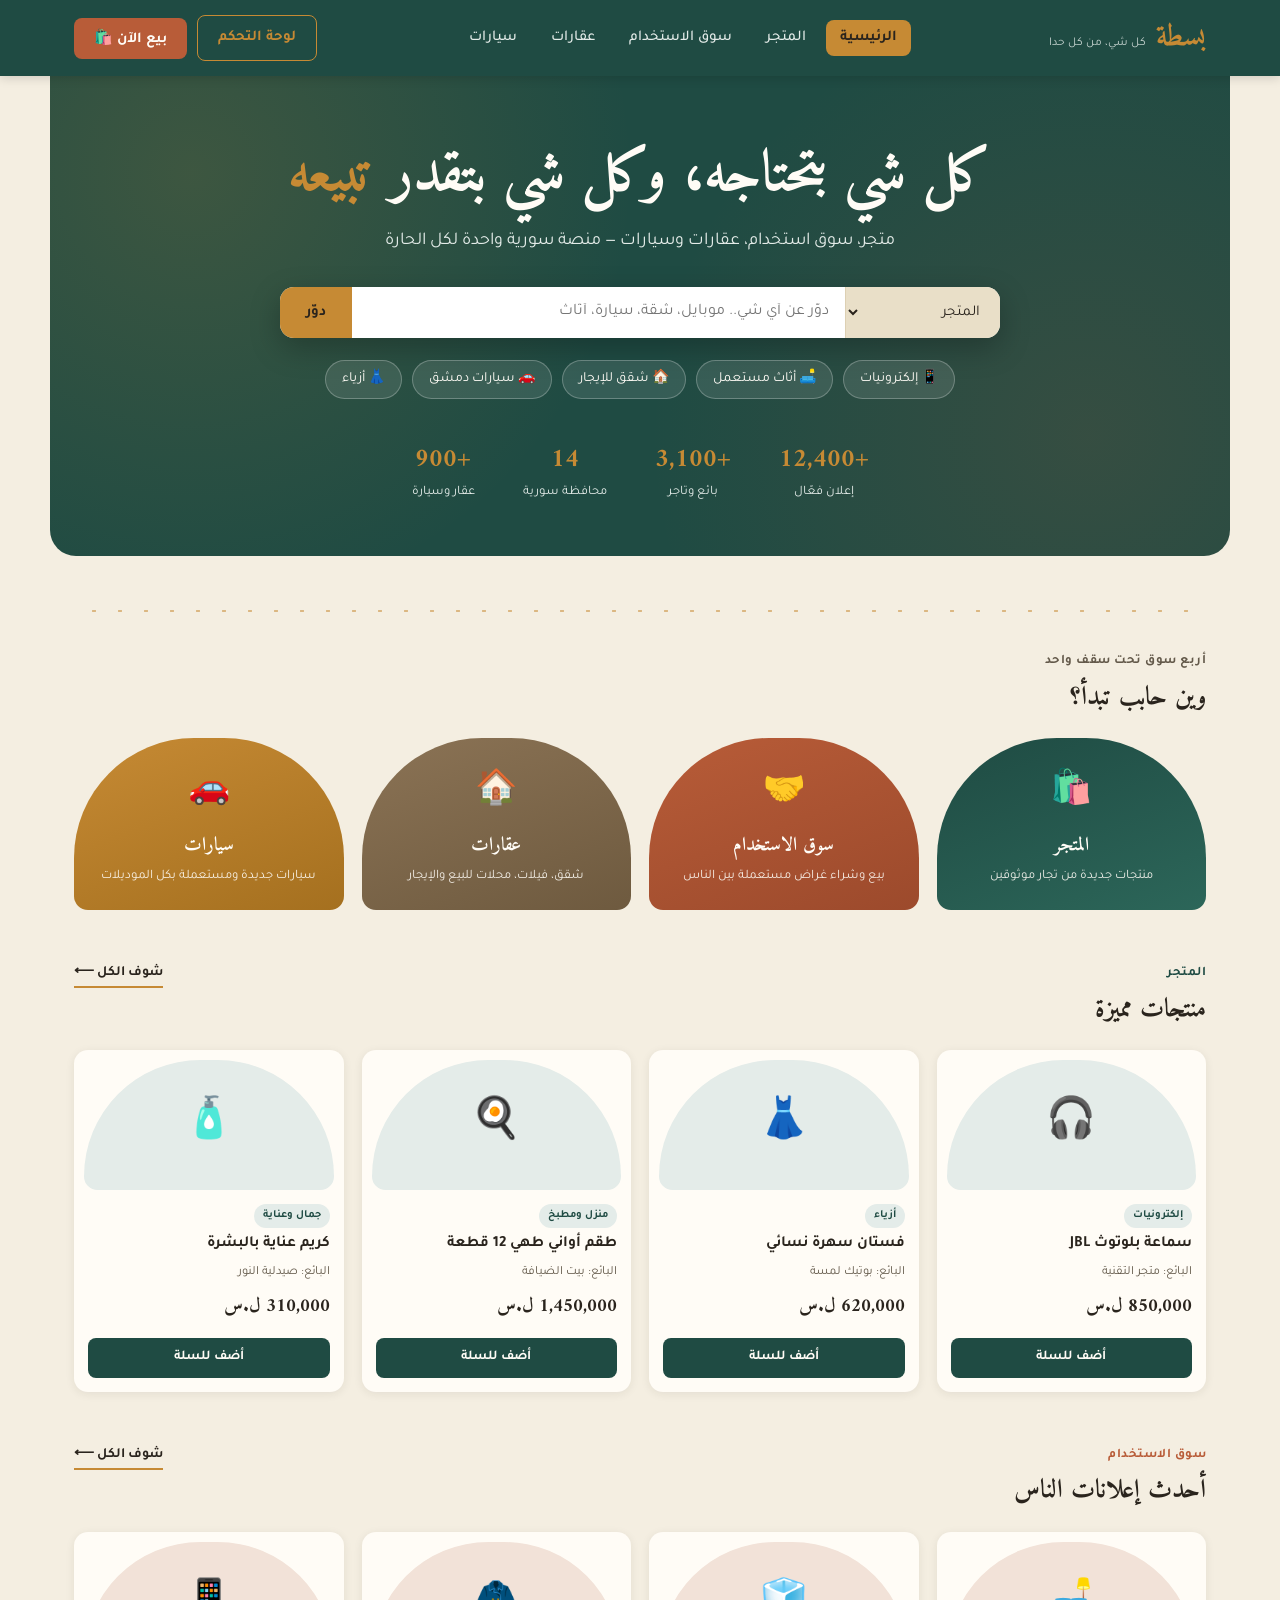
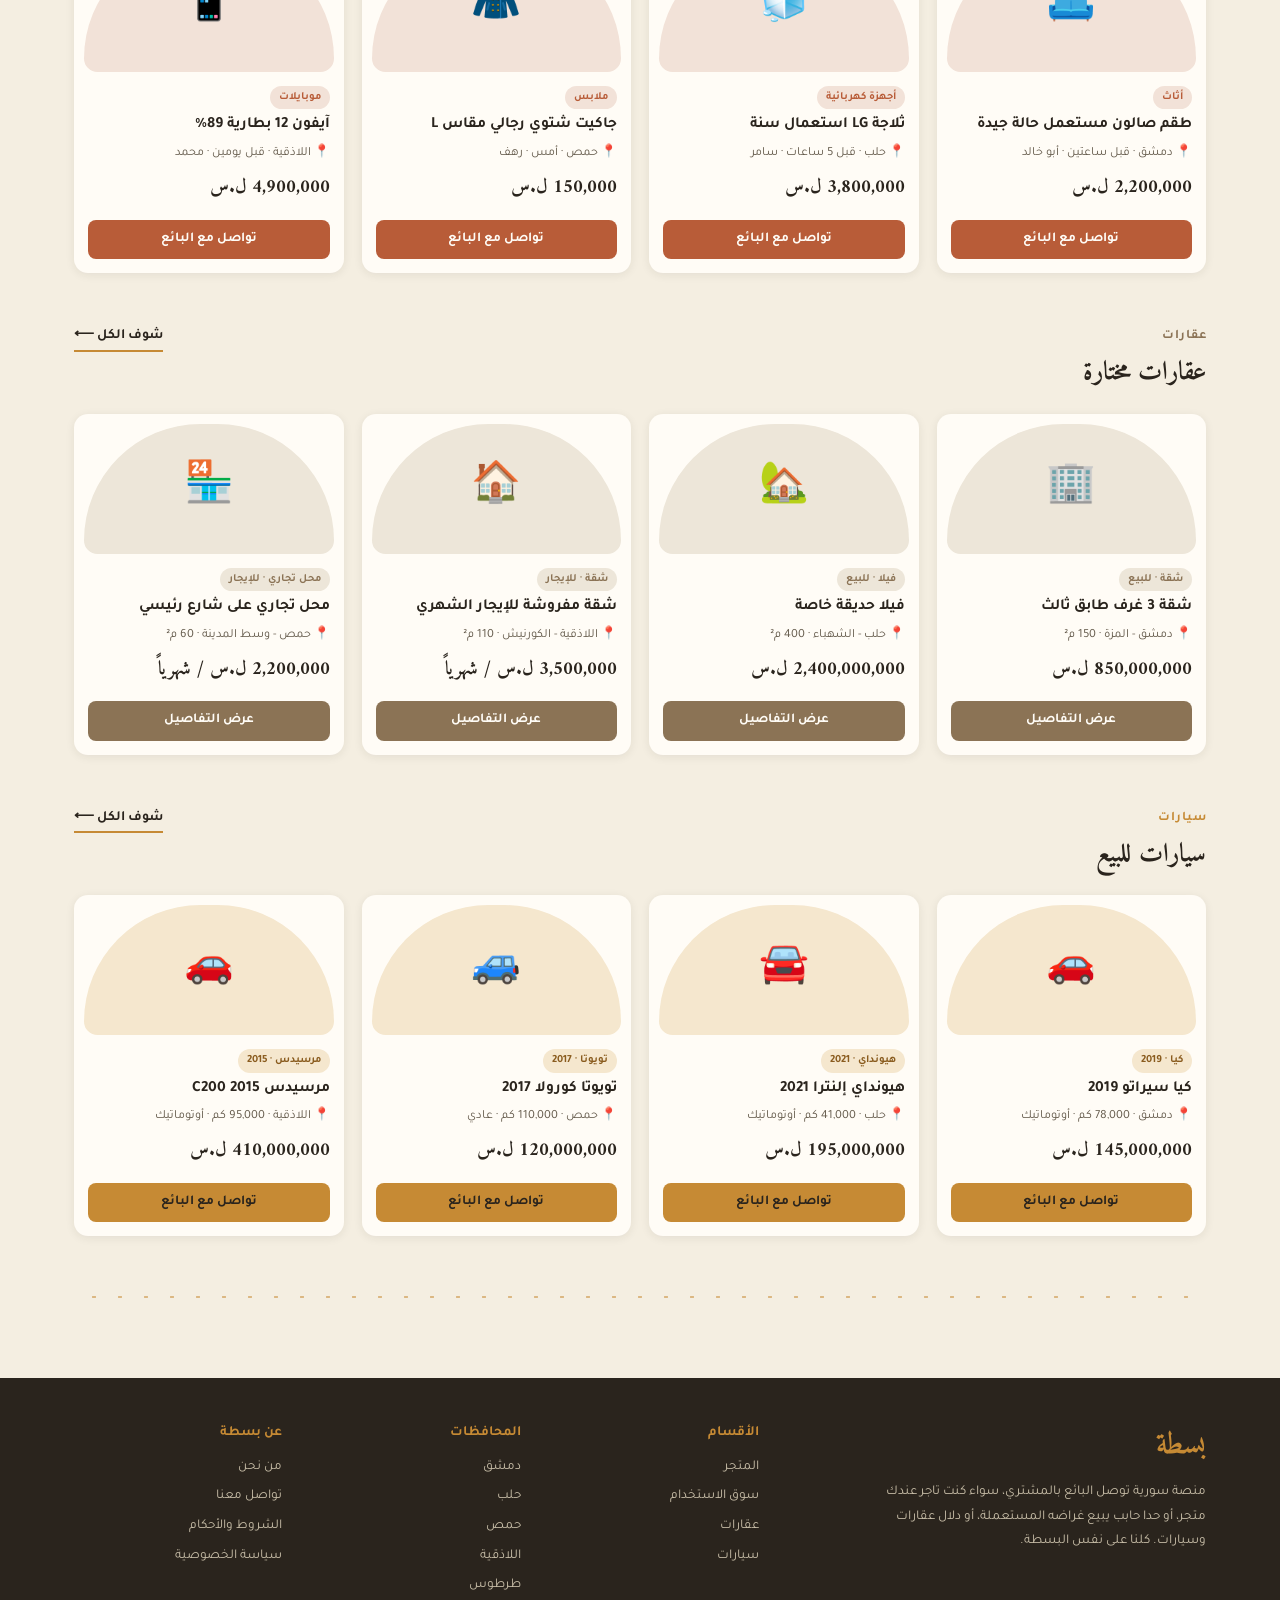
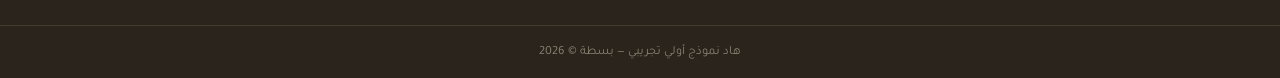
==== index.html @ 34656336 "Add files via upload" ====
<!DOCTYPE html>
<html lang="ar" dir="rtl">
<head>
<meta charset="UTF-8">
<meta name="viewport" content="width=device-width, initial-scale=1.0">
<title>بسطة — كل شي، من كل حدا</title>
<link rel="preconnect" href="https://fonts.googleapis.com">
<link href="https://fonts.googleapis.com/css2?family=Amiri:ital,wght@0,400;0,700;1,400&family=Tajawal:wght@300;400;500;700;900&display=swap" rel="stylesheet">
<style>
  :root{
    --teal:#1F4B43;
    --teal-light:#2C6659;
    --teal-pale:#E4ECE9;
    --clay:#B85C38;
    --clay-pale:#F2E2D8;
    --stone:#8B7355;
    --stone-pale:#EDE6D9;
    --copper:#C68A34;
    --copper-pale:#F5E7CE;
    --cream:#F4EEE1;
    --cream-dark:#E9DFC8;
    --charcoal:#2A241D;
    --charcoal-soft:#63594A;
    --white:#FFFCF6;
    --radius-arch: 120px 120px 14px 14px;
  }
  *{box-sizing:border-box; margin:0; padding:0;}
  html{scroll-behavior:smooth;}
  body{
    font-family:'Tajawal', sans-serif;
    background:var(--cream);
    color:var(--charcoal);
    line-height:1.6;
  }
  h1,h2,h3, .amiri{ font-family:'Amiri', serif; }
  a{ text-decoration:none; color:inherit; }
  ul{ list-style:none; }
  button{ font-family:inherit; cursor:pointer; border:none; }
  img{ max-width:100%; display:block; }

  /* ---------- star divider signature ---------- */
  .star-divider{
    height:22px;
    background-image: radial-gradient(var(--copper) 1.6px, transparent 1.8px);
    background-size: 26px 22px;
    background-position: center;
    opacity:.55;
    margin: 0 auto;
  }
  .star-divider.thin{ opacity:.35; height:14px; background-size:20px 14px; }

  /* ---------- header ---------- */
  header{
    position:sticky; top:0; z-index:50;
    background:var(--teal);
    color:var(--white);
    box-shadow:0 2px 10px rgba(0,0,0,.15);
  }
  .header-inner{
    max-width:1180px; margin:0 auto; padding:14px 24px;
    display:flex; align-items:center; justify-content:space-between; gap:18px;
  }
  .logo{ display:flex; align-items:baseline; gap:10px; }
  .logo .mark{ font-family:'Amiri', serif; font-weight:700; font-size:30px; color:var(--copper); }
  .logo .tag{ font-size:12px; color:var(--teal-pale); opacity:.85; }
  nav.main-nav{ display:flex; gap:6px; flex-wrap:wrap; }
  nav.main-nav button{
    background:transparent; color:var(--teal-pale); padding:9px 14px; border-radius:8px;
    font-size:15px; font-weight:500; transition:.2s;
  }
  nav.main-nav button:hover{ background:rgba(255,255,255,.08); }
  nav.main-nav button.active{ background:var(--copper); color:var(--charcoal); font-weight:700; }
  .sell-btn{
    background:var(--clay); color:var(--white); padding:10px 20px; border-radius:8px;
    font-weight:700; font-size:15px; white-space:nowrap;
  }
  .sell-btn:hover{ background:#a04f30; }
  .header-actions{ display:flex; align-items:center; gap:10px; }
  .burger{ display:none; background:transparent; color:var(--white); font-size:22px; }

  @media(max-width:900px){
    nav.main-nav{ display:none; }
    nav.main-nav.open{ display:flex; flex-direction:column; width:100%; padding:10px 0; }
    .header-inner{ flex-wrap:wrap; }
    .burger{ display:block; }
  }

  /* ---------- page container ---------- */
  main{ max-width:1180px; margin:0 auto; padding:0 24px; }
  section.page{ display:none; }
  section.page.active{ display:block; animation:fadein .35s ease; }
  @keyframes fadein{ from{opacity:0; transform:translateY(6px);} to{opacity:1; transform:translateY(0);} }

  /* ---------- hero ---------- */
  .hero{
    background:
      radial-gradient(circle at 12% 20%, rgba(198,138,52,.18), transparent 40%),
      radial-gradient(circle at 88% 75%, rgba(184,92,56,.15), transparent 40%),
      var(--teal);
    color:var(--white);
    margin:0 -24px; padding:64px 24px 50px;
  }
  .hero-inner{ max-width:1180px; margin:0 auto; text-align:center; }
  .hero h1{ font-size:clamp(34px,5vw,58px); font-weight:700; line-height:1.25; }
  .hero h1 span{ color:var(--copper); }
  .hero p.sub{ margin-top:14px; font-size:18px; color:var(--teal-pale); }
  .search-bar{
    margin:32px auto 0; max-width:720px; background:var(--white); border-radius:14px;
    display:flex; overflow:hidden; box-shadow:0 10px 30px rgba(0,0,0,.25);
  }
  .search-bar select{
    border:none; background:var(--cream-dark); color:var(--charcoal); padding:0 16px;
    font-family:inherit; font-size:15px; border-left:1px solid #ddd0b3;
  }
  .search-bar input{
    flex:1; border:none; padding:16px; font-family:inherit; font-size:16px; color:var(--charcoal);
  }
  .search-bar input:focus, .search-bar select:focus{ outline:none; }
  .search-bar button{
    background:var(--copper); color:var(--charcoal); padding:0 26px; font-weight:700; font-size:15px;
  }
  .search-bar button:hover{ background:#b57a28; }
  .chips{ margin-top:22px; display:flex; gap:10px; justify-content:center; flex-wrap:wrap; }
  .chip{
    background:rgba(255,255,255,.1); border:1px solid rgba(255,255,255,.25); color:var(--white);
    padding:7px 16px; border-radius:20px; font-size:14px;
  }
  .chip:hover{ background:rgba(255,255,255,.2); }

  .stats-row{
    display:flex; justify-content:center; gap:48px; margin-top:40px; flex-wrap:wrap;
  }
  .stat b{ display:block; font-size:26px; color:var(--copper); font-family:'Amiri',serif; }
  .stat span{ font-size:13px; color:var(--teal-pale); }

  /* ---------- section headings ---------- */
  .section-head{
    display:flex; align-items:baseline; justify-content:space-between; margin:52px 0 20px;
  }
  .section-head h2{ font-size:26px; font-weight:700; }
  .section-head .eyebrow{
    display:block; font-family:'Tajawal',sans-serif; font-size:13px; font-weight:700;
    letter-spacing:.5px; margin-bottom:4px;
  }
  .section-head a.more{ font-size:14px; font-weight:700; border-bottom:2px solid var(--copper); padding-bottom:2px; }
  .eyebrow.c-store{ color:var(--teal); } .eyebrow.c-market{ color:var(--clay); }
  .eyebrow.c-estate{ color:var(--stone); } .eyebrow.c-cars{ color:var(--copper); }

  /* ---------- category / vertical showcase (home) ---------- */
  .vertical-grid{ display:grid; grid-template-columns:repeat(4,1fr); gap:18px; margin-bottom:10px; }
  @media(max-width:900px){ .vertical-grid{ grid-template-columns:repeat(2,1fr); } }
  @media(max-width:520px){ .vertical-grid{ grid-template-columns:1fr; } }
  .v-card{
    border-radius:var(--radius-arch); padding:28px 20px 22px; text-align:center;
    color:var(--white); position:relative; overflow:hidden; transition:.25s transform;
  }
  .v-card:hover{ transform:translateY(-4px); }
  .v-card .icon{ font-size:34px; margin-bottom:10px; }
  .v-card h3{ font-size:19px; margin-bottom:6px; }
  .v-card p{ font-size:13px; opacity:.9; }
  .v-card.store{ background:linear-gradient(160deg,var(--teal),var(--teal-light)); }
  .v-card.market{ background:linear-gradient(160deg,var(--clay),#9c4a2c); }
  .v-card.estate{ background:linear-gradient(160deg,var(--stone),#6e5a3f); }
  .v-card.cars{ background:linear-gradient(160deg,var(--copper),#a5701f); }

  /* ---------- generic grid + card ---------- */
  .grid{ display:grid; grid-template-columns:repeat(4,1fr); gap:18px; }
  @media(max-width:980px){ .grid{ grid-template-columns:repeat(3,1fr); } }
  @media(max-width:720px){ .grid{ grid-template-columns:repeat(2,1fr); } }
  @media(max-width:480px){ .grid{ grid-template-columns:1fr; } }

  .card{
    background:var(--white); border-radius:14px; overflow:hidden;
    box-shadow:0 2px 10px rgba(42,36,29,.08); transition:.2s;
    display:flex; flex-direction:column;
  }
  .card:hover{ box-shadow:0 10px 24px rgba(42,36,29,.16); transform:translateY(-3px); }
  .card .thumb{
    height:130px; border-radius:var(--radius-arch); margin:10px 10px 0;
    display:flex; align-items:center; justify-content:center; font-size:40px;
  }
  .thumb.t-store{ background:var(--teal-pale); }
  .thumb.t-market{ background:var(--clay-pale); }
  .thumb.t-estate{ background:var(--stone-pale); }
  .thumb.t-cars{ background:var(--copper-pale); }

  .card .body{ padding:14px 14px 16px; flex:1; display:flex; flex-direction:column; gap:6px; }
  .card h4{ font-size:15.5px; font-weight:700; line-height:1.4; }
  .card .meta{ font-size:12.5px; color:var(--charcoal-soft); }
  .badge{
    display:inline-block; font-size:11px; font-weight:700; padding:3px 9px; border-radius:20px;
    width:fit-content;
  }
  .badge.store{ background:var(--teal-pale); color:var(--teal); }
  .badge.market{ background:var(--clay-pale); color:var(--clay); }
  .badge.estate{ background:var(--stone-pale); color:var(--stone); }
  .badge.cars{ background:var(--copper-pale); color:#8a5c1f; }
  .price{ font-family:'Amiri',serif; font-weight:700; font-size:19px; margin-top:auto; padding-top:4px; }
  .card .cta{
    margin:0 14px 14px; padding:9px; border-radius:8px; font-weight:700; font-size:13.5px;
    background:var(--teal); color:var(--white); text-align:center;
  }
  .card .cta:hover{ background:var(--teal-light); }
  .card .cta.market{ background:var(--clay); } .card .cta.market:hover{ background:#a04f30; }
  .card .cta.estate{ background:var(--stone); } .card .cta.estate:hover{ background:#75613f; }
  .card .cta.cars{ background:var(--copper); color:var(--charcoal); } .card .cta.cars:hover{ background:#b57a28; }

  /* ---------- filter bar ---------- */
  .page-hero{
    padding:34px 0 6px;
  }
  .page-hero h2{ font-size:30px; }
  .page-hero p{ color:var(--charcoal-soft); margin-top:6px; font-size:15px; }
  .filters{
    display:flex; gap:10px; flex-wrap:wrap; margin:22px 0 28px; background:var(--white);
    padding:14px; border-radius:12px; box-shadow:0 2px 10px rgba(42,36,29,.06);
  }
  .filters select, .filters input{
    padding:10px 12px; border-radius:8px; border:1px solid #e2d8c2; background:var(--cream);
    font-family:inherit; font-size:14px; color:var(--charcoal);
  }
  .filters input{ flex:1; min-width:160px; }
  .filters select:focus, .filters input:focus{ outline:2px solid var(--copper); }
  .result-count{ font-size:13.5px; color:var(--charcoal-soft); margin-bottom:14px; }
  .empty-state{
    text-align:center; padding:60px 20px; color:var(--charcoal-soft);
  }
  .empty-state .icon{ font-size:40px; margin-bottom:10px; }

  /* ---------- footer ---------- */
  footer{ background:var(--charcoal); color:var(--cream-dark); margin-top:70px; }
  .footer-inner{
    max-width:1180px; margin:0 auto; padding:44px 24px 20px;
    display:grid; grid-template-columns:2fr 1fr 1fr 1fr; gap:30px;
  }
  @media(max-width:760px){ .footer-inner{ grid-template-columns:1fr 1fr; } }
  footer h5{ font-size:14px; margin-bottom:12px; color:var(--copper); }
  footer .logo .mark{ color:var(--copper); }
  footer p.about{ font-size:13.5px; color:#c9bfa9; margin-top:10px; line-height:1.8; max-width:320px; }
  footer li{ font-size:13.5px; margin-bottom:8px; color:#c9bfa9; }
  footer li:hover{ color:var(--copper); }
  .footer-bottom{
    text-align:center; padding:16px; font-size:12.5px; color:#8a8071; border-top:1px solid #453d30;
  }

  /* ---------- floating sell button (mobile) ---------- */
  .float-sell{
    position:fixed; bottom:20px; left:20px; z-index:60;
    background:var(--clay); color:var(--white); padding:14px 22px; border-radius:30px;
    font-weight:700; box-shadow:0 8px 20px rgba(0,0,0,.3); display:none; font-size:14.5px;
  }
  @media(max-width:900px){ .float-sell{ display:block; } }

  /* ---------- modal ---------- */
  .overlay{
    position:fixed; inset:0; background:rgba(42,36,29,.55); z-index:100;
    display:none; align-items:center; justify-content:center; padding:20px;
  }
  .overlay.open{ display:flex; }
  .modal{
    background:var(--white); border-radius:16px; max-width:460px; width:100%;
    padding:26px; max-height:88vh; overflow:auto;
  }
  .modal-head{ display:flex; justify-content:space-between; align-items:center; margin-bottom:6px; }
  .modal-head h3{ font-size:21px; }
  .modal-head button{ background:transparent; font-size:22px; color:var(--charcoal-soft); }
  .modal p.hint{ font-size:13px; color:var(--charcoal-soft); margin-bottom:18px; }
  .field{ margin-bottom:14px; }
  .field label{ display:block; font-size:13.5px; font-weight:700; margin-bottom:6px; }
  .field input, .field select, .field textarea{
    width:100%; padding:11px 12px; border-radius:8px; border:1px solid #e2d8c2; background:var(--cream);
    font-family:inherit; font-size:14px;
  }
  .field textarea{ resize:vertical; min-height:70px; }
  .modal .submit{
    width:100%; padding:13px; border-radius:9px; background:var(--teal); color:var(--white);
    font-weight:700; font-size:15px; margin-top:6px;
  }
  .modal .submit:hover{ background:var(--teal-light); }

  /* toast */
  .toast{
    position:fixed; bottom:26px; right:26px; background:var(--charcoal); color:var(--cream);
    padding:14px 20px; border-radius:10px; font-size:14px; z-index:200; box-shadow:0 8px 24px rgba(0,0,0,.3);
    display:flex; align-items:center; gap:10px; transform:translateY(20px); opacity:0; pointer-events:none;
    transition:.3s;
  }
  .toast.show{ transform:translateY(0); opacity:1; }
</style>
</head>
<body>

<header>
  <div class="header-inner">
    <div class="logo">
      <span class="mark">بسطة</span>
      <span class="tag">كل شي، من كل حدا</span>
    </div>
    <button class="burger" id="burgerBtn">☰</button>
    <nav class="main-nav" id="mainNav">
      <button data-page="home" class="active">الرئيسية</button>
      <button data-page="store">المتجر</button>
      <button data-page="market">سوق الاستخدام</button>
      <button data-page="estate">عقارات</button>
      <button data-page="cars">سيارات</button>
    </nav>
    <div class="header-actions">
      <a class="sell-btn" href="basta-dashboard.html" style="background:transparent; border:1.5px solid var(--copper); color:var(--copper);">لوحة التحكم</a>
      <button class="sell-btn" id="sellBtnHeader">بيع الآن 🛍️</button>
    </div>
  </div>
</header>

<main>

  <!-- ===================== HOME ===================== -->
  <section class="page active" id="page-home">
    <div class="hero" style="border-radius:0 0 26px 26px;">
      <div class="hero-inner">
        <h1>كل شي بتحتاجه، وكل شي بتقدر <span>تبيعه</span></h1>
        <p class="sub">متجر، سوق استخدام، عقارات وسيارات — منصة سورية واحدة لكل الحارة</p>
        <div class="search-bar">
          <select id="homeSearchScope">
            <option value="store">المتجر</option>
            <option value="market">سوق الاستخدام</option>
            <option value="estate">عقارات</option>
            <option value="cars">سيارات</option>
          </select>
          <input type="text" placeholder="دوّر عن أي شي.. موبايل، شقة، سيارة، أثاث">
          <button id="homeSearchBtn">دوّر</button>
        </div>
        <div class="chips">
          <span class="chip">📱 إلكترونيات</span>
          <span class="chip">🛋️ أثاث مستعمل</span>
          <span class="chip">🏠 شقق للإيجار</span>
          <span class="chip">🚗 سيارات دمشق</span>
          <span class="chip">👗 أزياء</span>
        </div>
        <div class="stats-row">
          <div class="stat"><b>+12,400</b><span>إعلان فعّال</span></div>
          <div class="stat"><b>+3,100</b><span>بائع وتاجر</span></div>
          <div class="stat"><b>14</b><span>محافظة سورية</span></div>
          <div class="stat"><b>+900</b><span>عقار وسيارة</span></div>
        </div>
      </div>
    </div>

    <div class="star-divider" style="margin-top:44px;"></div>

    <div class="section-head" style="margin-top:30px;">
      <div>
        <span class="eyebrow" style="color:var(--charcoal-soft)">أربع سوق تحت سقف واحد</span>
        <h2>وين حابب تبدأ؟</h2>
      </div>
    </div>
    <div class="vertical-grid">
      <a class="v-card store" data-page="store"><div class="icon">🛍️</div><h3>المتجر</h3><p>منتجات جديدة من تجار موثوقين</p></a>
      <a class="v-card market" data-page="market"><div class="icon">🤝</div><h3>سوق الاستخدام</h3><p>بيع وشراء غراض مستعملة بين الناس</p></a>
      <a class="v-card estate" data-page="estate"><div class="icon">🏠</div><h3>عقارات</h3><p>شقق، فيلات، محلات للبيع والإيجار</p></a>
      <a class="v-card cars" data-page="cars"><div class="icon">🚗</div><h3>سيارات</h3><p>سيارات جديدة ومستعملة بكل الموديلات</p></a>
    </div>

    <div class="section-head">
      <div><span class="eyebrow c-store">المتجر</span><h2>منتجات مميزة</h2></div>
      <a class="more" data-page="store">شوف الكل ⟵</a>
    </div>
    <div class="grid" id="homeStoreGrid"></div>

    <div class="section-head">
      <div><span class="eyebrow c-market">سوق الاستخدام</span><h2>أحدث إعلانات الناس</h2></div>
      <a class="more" data-page="market">شوف الكل ⟵</a>
    </div>
    <div class="grid" id="homeMarketGrid"></div>

    <div class="section-head">
      <div><span class="eyebrow c-estate">عقارات</span><h2>عقارات مختارة</h2></div>
      <a class="more" data-page="estate">شوف الكل ⟵</a>
    </div>
    <div class="grid" id="homeEstateGrid"></div>

    <div class="section-head">
      <div><span class="eyebrow c-cars">سيارات</span><h2>سيارات للبيع</h2></div>
      <a class="more" data-page="cars">شوف الكل ⟵</a>
    </div>
    <div class="grid" id="homeCarsGrid"></div>

    <div class="star-divider" style="margin-top:50px;"></div>
  </section>

  <!-- ===================== STORE ===================== -->
  <section class="page" id="page-store">
    <div class="page-hero">
      <span class="eyebrow c-store">المتجر الإلكتروني</span>
      <h2>تسوق منتجات جديدة</h2>
      <p>منتجات من تجار ومحلات موثوقة، توصيل لكل المحافظات</p>
    </div>
    <div class="filters">
      <select id="storeCategory">
        <option value="">كل الأقسام</option>
        <option>إلكترونيات</option>
        <option>أزياء</option>
        <option>منزل ومطبخ</option>
        <option>جمال وعناية</option>
        <option>أطفال</option>
        <option>رياضة</option>
      </select>
      <select id="storeSort">
        <option value="">ترتيب حسب</option>
        <option value="low">السعر: من الأقل للأعلى</option>
        <option value="high">السعر: من الأعلى للأقل</option>
      </select>
      <input type="text" id="storeSearch" placeholder="دوّر عن منتج...">
    </div>
    <p class="result-count" id="storeCount"></p>
    <div class="grid" id="storeGrid"></div>
  </section>

  <!-- ===================== MARKET ===================== -->
  <section class="page" id="page-market">
    <div class="page-hero">
      <span class="eyebrow c-market">سوق الاستخدام</span>
      <h2>بيع وشراء من الناس مباشرة</h2>
      <p>إعلانات مباشرة من مستخدمين، بلا وسيط — تواصل مع البائع مباشرة</p>
    </div>
    <div class="filters">
      <select id="marketCategory">
        <option value="">كل الأقسام</option>
        <option>أثاث</option>
        <option>أجهزة كهربائية</option>
        <option>ملابس</option>
        <option>موبايلات</option>
        <option>أدوات منزلية</option>
      </select>
      <select id="marketCity">
        <option value="">كل المحافظات</option>
        <option>دمشق</option><option>حلب</option><option>حمص</option><option>حماة</option>
        <option>اللاذقية</option><option>طرطوس</option><option>درعا</option><option>السويداء</option>
      </select>
      <input type="text" id="marketSearch" placeholder="دوّر عن غرض مستعمل...">
    </div>
    <p class="result-count" id="marketCount"></p>
    <div class="grid" id="marketGrid"></div>
  </section>

  <!-- ===================== ESTATE ===================== -->
  <section class="page" id="page-estate">
    <div class="page-hero">
      <span class="eyebrow c-estate">عقارات</span>
      <h2>شقق، فيلات، محلات وأراضي</h2>
      <p>للبيع أو للإيجار، بكل المحافظات السورية</p>
    </div>
    <div class="filters">
      <select id="estateType">
        <option value="">كل الأنواع</option>
        <option>شقة</option><option>فيلا</option><option>محل تجاري</option><option>أرض</option>
      </select>
      <select id="estatePurpose">
        <option value="">للبيع أو للإيجار</option>
        <option>للبيع</option><option>للإيجار</option>
      </select>
      <select id="estateCity">
        <option value="">كل المحافظات</option>
        <option>دمشق</option><option>حلب</option><option>حمص</option><option>حماة</option>
        <option>اللاذقية</option><option>طرطوس</option><option>درعا</option>
      </select>
      <input type="text" id="estateSearch" placeholder="دوّر عن حي أو منطقة...">
    </div>
    <p class="result-count" id="estateCount"></p>
    <div class="grid" id="estateGrid"></div>
  </section>

  <!-- ===================== CARS ===================== -->
  <section class="page" id="page-cars">
    <div class="page-hero">
      <span class="eyebrow c-cars">سيارات</span>
      <h2>سيارات جديدة ومستعملة</h2>
      <p>كل الماركات والموديلات، بكل المحافظات</p>
    </div>
    <div class="filters">
      <select id="carsBrand">
        <option value="">كل الماركات</option>
        <option>كيا</option><option>هيونداي</option><option>تويوتا</option><option>مرسيدس</option>
        <option>بي إم دبليو</option><option>سكودا</option>
      </select>
      <select id="carsCity">
        <option value="">كل المحافظات</option>
        <option>دمشق</option><option>حلب</option><option>حمص</option><option>اللاذقية</option><option>طرطوس</option>
      </select>
      <select id="carsSort">
        <option value="">ترتيب حسب</option>
        <option value="low">السعر: من الأقل للأعلى</option>
        <option value="high">السعر: من الأعلى للأقل</option>
      </select>
      <input type="text" id="carsSearch" placeholder="دوّر عن موديل...">
    </div>
    <p class="result-count" id="carsCount"></p>
    <div class="grid" id="carsGrid"></div>
  </section>

</main>

<button class="float-sell" id="sellBtnFloat">➕ بيع الآن</button>

<footer>
  <div class="footer-inner">
    <div>
      <div class="logo"><span class="mark">بسطة</span></div>
      <p class="about">منصة سورية توصل البائع بالمشتري، سواء كنت تاجر عندك متجر، أو حدا حابب يبيع غراضه المستعملة، أو دلال عقارات وسيارات. كلنا على نفس البسطة.</p>
    </div>
    <div>
      <h5>الأقسام</h5>
      <ul>
        <li>المتجر</li><li>سوق الاستخدام</li><li>عقارات</li><li>سيارات</li>
      </ul>
    </div>
    <div>
      <h5>المحافظات</h5>
      <ul>
        <li>دمشق</li><li>حلب</li><li>حمص</li><li>اللاذقية</li><li>طرطوس</li>
      </ul>
    </div>
    <div>
      <h5>عن بسطة</h5>
      <ul>
        <li>من نحن</li><li>تواصل معنا</li><li>الشروط والأحكام</li><li>سياسة الخصوصية</li>
      </ul>
    </div>
  </div>
  <div class="footer-bottom">هاد نموذج أولي تجريبي — بسطة © 2026</div>
</footer>

<!-- ===================== POST-AD MODAL ===================== -->
<div class="overlay" id="overlay">
  <div class="modal">
    <div class="modal-head">
      <h3>انشر إعلانك</h3>
      <button id="closeModal">✕</button>
    </div>
    <p class="hint">هاد نموذج تجريبي، الإعلان ما رح ينشر فعلياً</p>
    <form id="adForm">
      <div class="field">
        <label>القسم</label>
        <select id="adSection">
          <option value="store">منتج بالمتجر</option>
          <option value="market">غرض مستعمل</option>
          <option value="estate">عقار</option>
          <option value="cars">سيارة</option>
        </select>
      </div>
      <div class="field"><label>عنوان الإعلان</label><input type="text" placeholder="مثال: آيفون 13 برو حالة ممتازة" required></div>
      <div class="field"><label>السعر (ل.س)</label><input type="text" placeholder="مثال: 3,500,000" required></div>
      <div class="field"><label>المحافظة</label>
        <select>
          <option>دمشق</option><option>حلب</option><option>حمص</option><option>حماة</option>
          <option>اللاذقية</option><option>طرطوس</option><option>درعا</option><option>السويداء</option>
        </select>
      </div>
      <div class="field"><label>وصف الإعلان</label><textarea placeholder="اكتب تفاصيل الإعلان هون..."></textarea></div>
      <button type="submit" class="submit">نشر الإعلان</button>
    </form>
  </div>
</div>

<div class="toast" id="toast"></div>

<script>
/* ================= DATA ================= */
const storeProducts = [
  {name:"سماعة بلوتوث JBL", cat:"إلكترونيات", price:850000, vendor:"متجر التقنية", icon:"🎧"},
  {name:"فستان سهرة نسائي", cat:"أزياء", price:620000, vendor:"بوتيك لمسة", icon:"👗"},
  {name:"طقم أواني طهي 12 قطعة", cat:"منزل ومطبخ", price:1450000, vendor:"بيت الضيافة", icon:"🍳"},
  {name:"كريم عناية بالبشرة", cat:"جمال وعناية", price:310000, vendor:"صيدلية النور", icon:"🧴"},
  {name:"لعبة تركيب أطفال", cat:"أطفال", price:275000, vendor:"عالم الطفولة", icon:"🧸"},
  {name:"دراجة رياضية", cat:"رياضة", price:2100000, vendor:"سبورت زون", icon:"🚲"},
  {name:"موبايل سامسونج A54", cat:"إلكترونيات", price:5200000, vendor:"متجر التقنية", icon:"📱"},
  {name:"حذاء رياضي رجالي", cat:"أزياء", price:540000, vendor:"ستايل هاوس", icon:"👟"},
  {name:"غلاية كهربائية", cat:"منزل ومطبخ", price:390000, vendor:"بيت الضيافة", icon:"☕"},
  {name:"عطر رجالي فاخر", cat:"جمال وعناية", price:780000, vendor:"صيدلية النور", icon:"🧪"},
  {name:"عربة أطفال", cat:"أطفال", price:1900000, vendor:"عالم الطفولة", icon:"🍼"},
  {name:"طاولة بينغ بونغ", cat:"رياضة", price:3100000, vendor:"سبورت زون", icon:"🏓"},
];

const marketAds = [
  {title:"طقم صالون مستعمل حالة جيدة", cat:"أثاث", city:"دمشق", price:2200000, seller:"أبو خالد", time:"قبل ساعتين", icon:"🛋️"},
  {title:"ثلاجة LG استعمال سنة", cat:"أجهزة كهربائية", city:"حلب", price:3800000, seller:"سامر", time:"قبل 5 ساعات", icon:"🧊"},
  {title:"جاكيت شتوي رجالي مقاس L", cat:"ملابس", city:"حمص", price:150000, seller:"رهف", time:"أمس", icon:"🧥"},
  {title:"آيفون 12 بطارية 89%", cat:"موبايلات", city:"اللاذقية", price:4900000, seller:"محمد", time:"قبل يومين", icon:"📱"},
  {title:"مكنسة كهربائية شبه جديدة", cat:"أدوات منزلية", city:"طرطوس", price:480000, seller:"أم يوسف", time:"قبل 3 أيام", icon:"🧹"},
  {title:"طاولة طعام خشب 6 كراسي", cat:"أثاث", city:"دمشق", price:2900000, seller:"عدنان", time:"قبل يوم", icon:"🍽️"},
  {title:"غسالة أوتوماتيك 7 كغ", cat:"أجهزة كهربائية", city:"حماة", price:2600000, seller:"لينا", time:"قبل 6 ساعات", icon:"🧺"},
  {title:"فستان زفاف مستعمل مرة واحدة", cat:"ملابس", city:"درعا", price:900000, seller:"هبة", time:"قبل يومين", icon:"👰"},
];

const estateListings = [
  {title:"شقة 3 غرف طابق ثالث", type:"شقة", purpose:"للبيع", city:"دمشق", area:"المزة", size:150, price:850000000, icon:"🏢"},
  {title:"فيلا حديقة خاصة", type:"فيلا", purpose:"للبيع", city:"حلب", area:"الشهباء", size:400, price:2400000000, icon:"🏡"},
  {title:"شقة مفروشة للإيجار الشهري", type:"شقة", purpose:"للإيجار", city:"اللاذقية", area:"الكورنيش", size:110, price:3500000, icon:"🏠"},
  {title:"محل تجاري على شارع رئيسي", type:"محل تجاري", purpose:"للإيجار", city:"حمص", area:"وسط المدينة", size:60, price:2200000, icon:"🏪"},
  {title:"أرض سكنية مرخصة", type:"أرض", purpose:"للبيع", city:"طرطوس", area:"المشتى", size:500, price:600000000, icon:"🗺️"},
  {title:"شقة طابق أرضي مع ترّاس", type:"شقة", purpose:"للبيع", city:"درعا", area:"المحطة", size:130, price:410000000, icon:"🏢"},
];

const carsListings = [
  {title:"كيا سيراتو 2019", brand:"كيا", year:2019, km:"78,000", trans:"أوتوماتيك", city:"دمشق", price:145000000, icon:"🚗"},
  {title:"هيونداي إلنترا 2021", brand:"هيونداي", year:2021, km:"41,000", trans:"أوتوماتيك", city:"حلب", price:195000000, icon:"🚘"},
  {title:"تويوتا كورولا 2017", brand:"تويوتا", year:2017, km:"110,000", trans:"عادي", city:"حمص", price:120000000, icon:"🚙"},
  {title:"مرسيدس C200 2015", brand:"مرسيدس", year:2015, km:"95,000", trans:"أوتوماتيك", city:"اللاذقية", price:410000000, icon:"🚗"},
  {title:"بي إم دبليو 320i 2018", brand:"بي إم دبليو", year:2018, km:"60,000", trans:"أوتوماتيك", city:"طرطوس", price:350000000, icon:"🚘"},
  {title:"سكودا أوكتافيا 2020", brand:"سكودا", year:2020, km:"33,000", trans:"أوتوماتيك", city:"دمشق", price:230000000, icon:"🚙"},
];

/* ================= HELPERS ================= */
const fmt = n => n.toLocaleString('en-US') + " ل.س";

function storeCard(p){
  return `<div class="card">
    <div class="thumb t-store">${p.icon}</div>
    <div class="body">
      <span class="badge store">${p.cat}</span>
      <h4>${p.name}</h4>
      <span class="meta">البائع: ${p.vendor}</span>
      <span class="price">${fmt(p.price)}</span>
    </div>
    <div class="cta">أضف للسلة</div>
  </div>`;
}
function marketCard(a){
  return `<div class="card">
    <div class="thumb t-market">${a.icon}</div>
    <div class="body">
      <span class="badge market">${a.cat}</span>
      <h4>${a.title}</h4>
      <span class="meta">📍 ${a.city} · ${a.time} · ${a.seller}</span>
      <span class="price">${fmt(a.price)}</span>
    </div>
    <div class="cta market">تواصل مع البائع</div>
  </div>`;
}
function estateCard(e){
  return `<div class="card">
    <div class="thumb t-estate">${e.icon}</div>
    <div class="body">
      <span class="badge estate">${e.type} · ${e.purpose}</span>
      <h4>${e.title}</h4>
      <span class="meta">📍 ${e.city} - ${e.area} · ${e.size} م²</span>
      <span class="price">${fmt(e.price)}${e.purpose==="للإيجار" ? " / شهرياً":""}</span>
    </div>
    <div class="cta estate">عرض التفاصيل</div>
  </div>`;
}
function carCard(c){
  return `<div class="card">
    <div class="thumb t-cars">${c.icon}</div>
    <div class="body">
      <span class="badge cars">${c.brand} · ${c.year}</span>
      <h4>${c.title}</h4>
      <span class="meta">📍 ${c.city} · ${c.km} كم · ${c.trans}</span>
      <span class="price">${fmt(c.price)}</span>
    </div>
    <div class="cta cars">تواصل مع البائع</div>
  </div>`;
}
function emptyState(msg){
  return `<div class="empty-state" style="grid-column:1/-1;"><div class="icon">🔎</div><p>${msg}</p></div>`;
}

/* ================= HOME PREVIEWS ================= */
document.getElementById('homeStoreGrid').innerHTML = storeProducts.slice(0,4).map(storeCard).join('');
document.getElementById('homeMarketGrid').innerHTML = marketAds.slice(0,4).map(marketCard).join('');
document.getElementById('homeEstateGrid').innerHTML = estateListings.slice(0,4).map(estateCard).join('');
document.getElementById('homeCarsGrid').innerHTML = carsListings.slice(0,4).map(carCard).join('');

/* ================= STORE PAGE ================= */
function renderStore(){
  const cat = document.getElementById('storeCategory').value;
  const sort = document.getElementById('storeSort').value;
  const q = document.getElementById('storeSearch').value.trim();
  let items = storeProducts.filter(p =>
    (!cat || p.cat === cat) && (!q || p.name.includes(q))
  );
  if(sort === 'low') items = [...items].sort((a,b)=>a.price-b.price);
  if(sort === 'high') items = [...items].sort((a,b)=>b.price-a.price);
  document.getElementById('storeGrid').innerHTML = items.length ? items.map(storeCard).join('') : emptyState("ما لقينا منتجات مطابقة، جرب تبدّل الفلتر");
  document.getElementById('storeCount').textContent = `${items.length} منتج`;
}
['storeCategory','storeSort'].forEach(id=>document.getElementById(id).addEventListener('change', renderStore));
document.getElementById('storeSearch').addEventListener('input', renderStore);

/* ================= MARKET PAGE ================= */
function renderMarket(){
  const cat = document.getElementById('marketCategory').value;
  const city = document.getElementById('marketCity').value;
  const q = document.getElementById('marketSearch').value.trim();
  let items = marketAds.filter(a =>
    (!cat || a.cat === cat) && (!city || a.city === city) && (!q || a.title.includes(q))
  );
  document.getElementById('marketGrid').innerHTML = items.length ? items.map(marketCard).join('') : emptyState("ما في إعلانات مطابقة حالياً");
  document.getElementById('marketCount').textContent = `${items.length} إعلان`;
}
['marketCategory','marketCity'].forEach(id=>document.getElementById(id).addEventListener('change', renderMarket));
document.getElementById('marketSearch').addEventListener('input', renderMarket);

/* ================= ESTATE PAGE ================= */
function renderEstate(){
  const type = document.getElementById('estateType').value;
  const purpose = document.getElementById('estatePurpose').value;
  const city = document.getElementById('estateCity').value;
  const q = document.getElementById('estateSearch').value.trim();
  let items = estateListings.filter(e =>
    (!type || e.type === type) && (!purpose || e.purpose === purpose) &&
    (!city || e.city === city) && (!q || e.area.includes(q) || e.title.includes(q))
  );
  document.getElementById('estateGrid').innerHTML = items.length ? items.map(estateCard).join('') : emptyState("ما في عقارات مطابقة، جرب توسّع البحث");
  document.getElementById('estateCount').textContent = `${items.length} عقار`;
}
['estateType','estatePurpose','estateCity'].forEach(id=>document.getElementById(id).addEventListener('change', renderEstate));
document.getElementById('estateSearch').addEventListener('input', renderEstate);

/* ================= CARS PAGE ================= */
function renderCars(){
  const brand = document.getElementById('carsBrand').value;
  const city = document.getElementById('carsCity').value;
  const sort = document.getElementById('carsSort').value;
  const q = document.getElementById('carsSearch').value.trim();
  let items = carsListings.filter(c =>
    (!brand || c.brand === brand) && (!city || c.city === city) && (!q || c.title.includes(q))
  );
  if(sort === 'low') items = [...items].sort((a,b)=>a.price-b.price);
  if(sort === 'high') items = [...items].sort((a,b)=>b.price-a.price);
  document.getElementById('carsGrid').innerHTML = items.length ? items.map(carCard).join('') : emptyState("ما لقينا سيارات مطابقة");
  document.getElementById('carsCount').textContent = `${items.length} سيارة`;
}
['carsBrand','carsCity','carsSort'].forEach(id=>document.getElementById(id).addEventListener('change', renderCars));
document.getElementById('carsSearch').addEventListener('input', renderCars);

/* first render */
renderStore(); renderMarket(); renderEstate(); renderCars();

/* ================= NAVIGATION ================= */
function goTo(page){
  document.querySelectorAll('.page').forEach(p => p.classList.remove('active'));
  document.getElementById('page-'+page).classList.add('active');
  document.querySelectorAll('nav.main-nav button').forEach(b => b.classList.toggle('active', b.dataset.page === page));
  document.getElementById('mainNav').classList.remove('open');
  window.scrollTo({top:0, behavior:'smooth'});
}
document.querySelectorAll('[data-page]').forEach(el => {
  el.addEventListener('click', () => goTo(el.dataset.page));
});
document.getElementById('burgerBtn').addEventListener('click', () => {
  document.getElementById('mainNav').classList.toggle('open');
});

/* home search bar routes to relevant section */
document.getElementById('homeSearchBtn').addEventListener('click', () => {
  goTo(document.getElementById('homeSearchScope').value);
});

/* ================= MODAL ================= */
const overlay = document.getElementById('overlay');
function openModal(){ overlay.classList.add('open'); }
function closeModal(){ overlay.classList.remove('open'); }
document.getElementById('sellBtnHeader').addEventListener('click', openModal);
document.getElementById('sellBtnFloat').addEventListener('click', openModal);
document.getElementById('closeModal').addEventListener('click', closeModal);
overlay.addEventListener('click', e => { if(e.target === overlay) closeModal(); });

/* ================= TOAST ================= */
const toast = document.getElementById('toast');
function showToast(msg){
  toast.textContent = msg;
  toast.classList.add('show');
  setTimeout(()=>toast.classList.remove('show'), 2600);
}

document.getElementById('adForm').addEventListener('submit', e => {
  e.preventDefault();
  closeModal();
  showToast('✅ تم إرسال إعلانك — هاد نموذج تجريبي بس');
  e.target.reset();
});
</script>
</body>
</html>
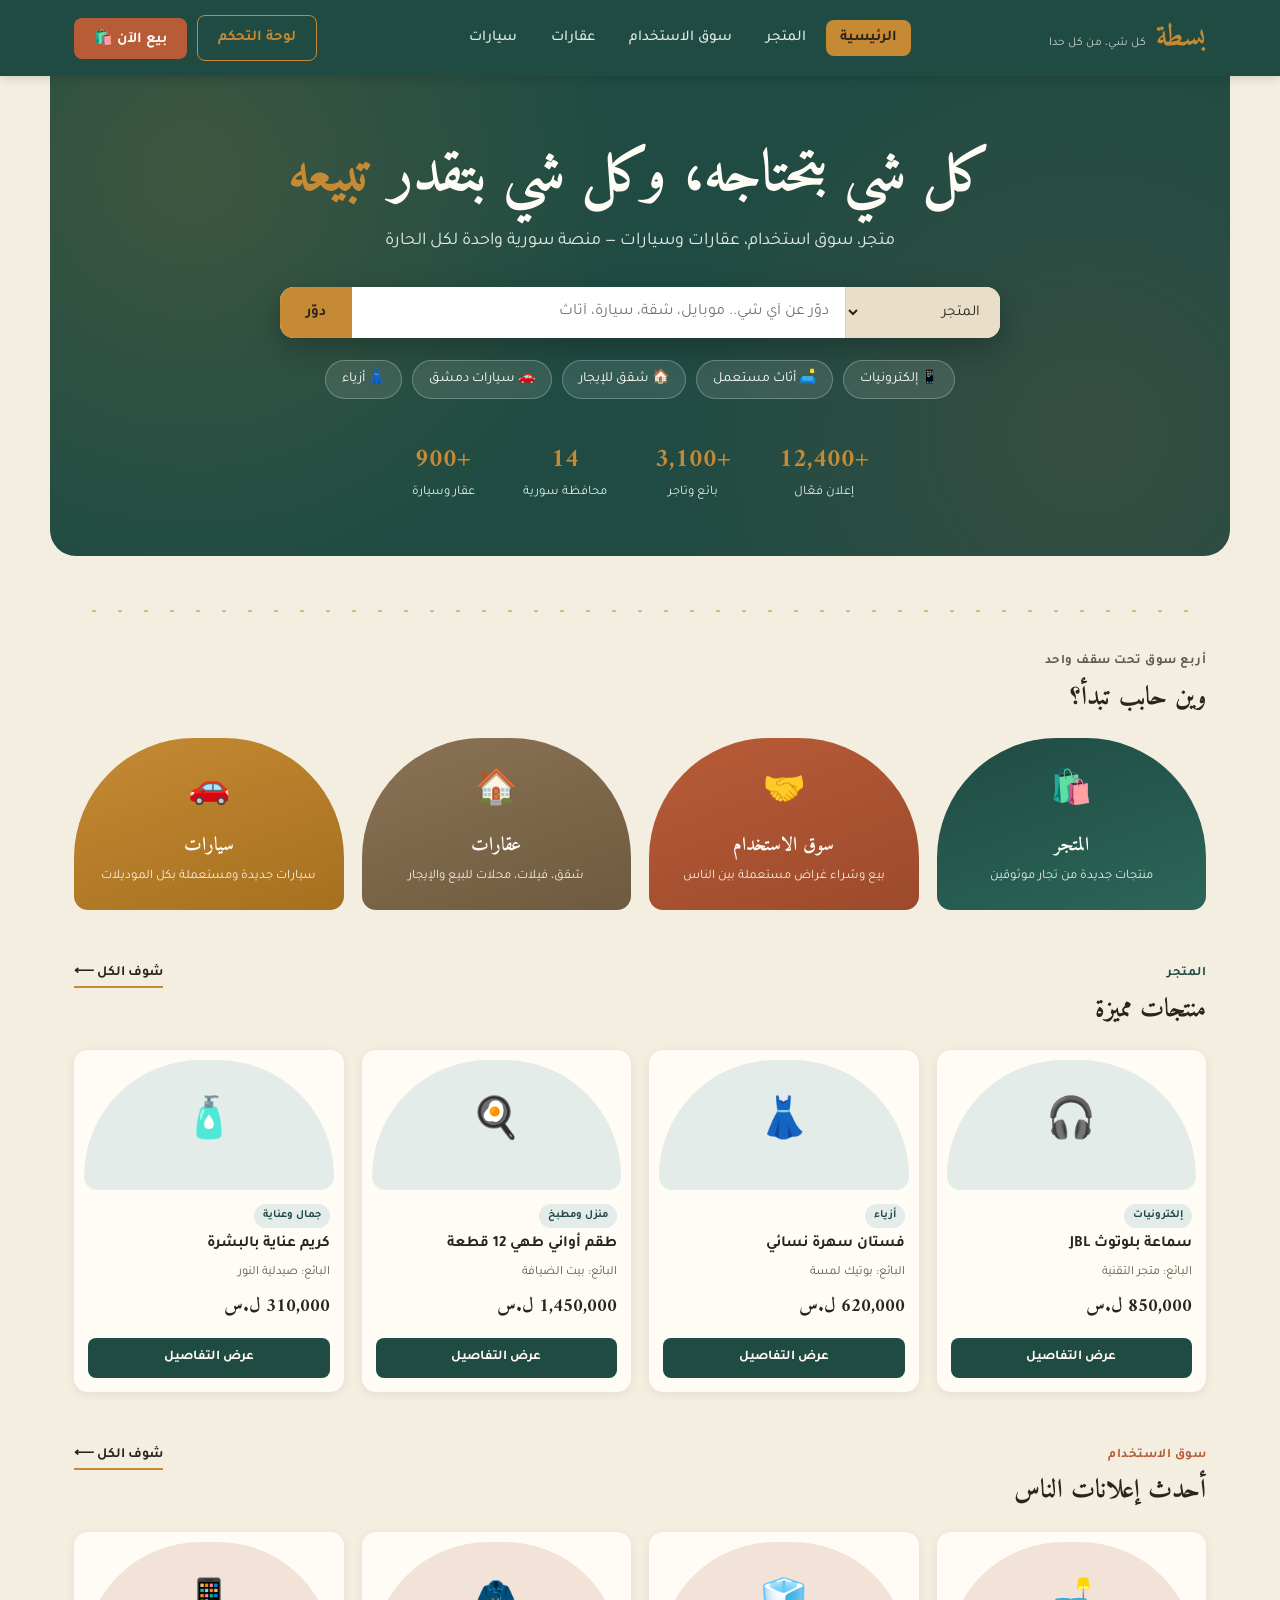
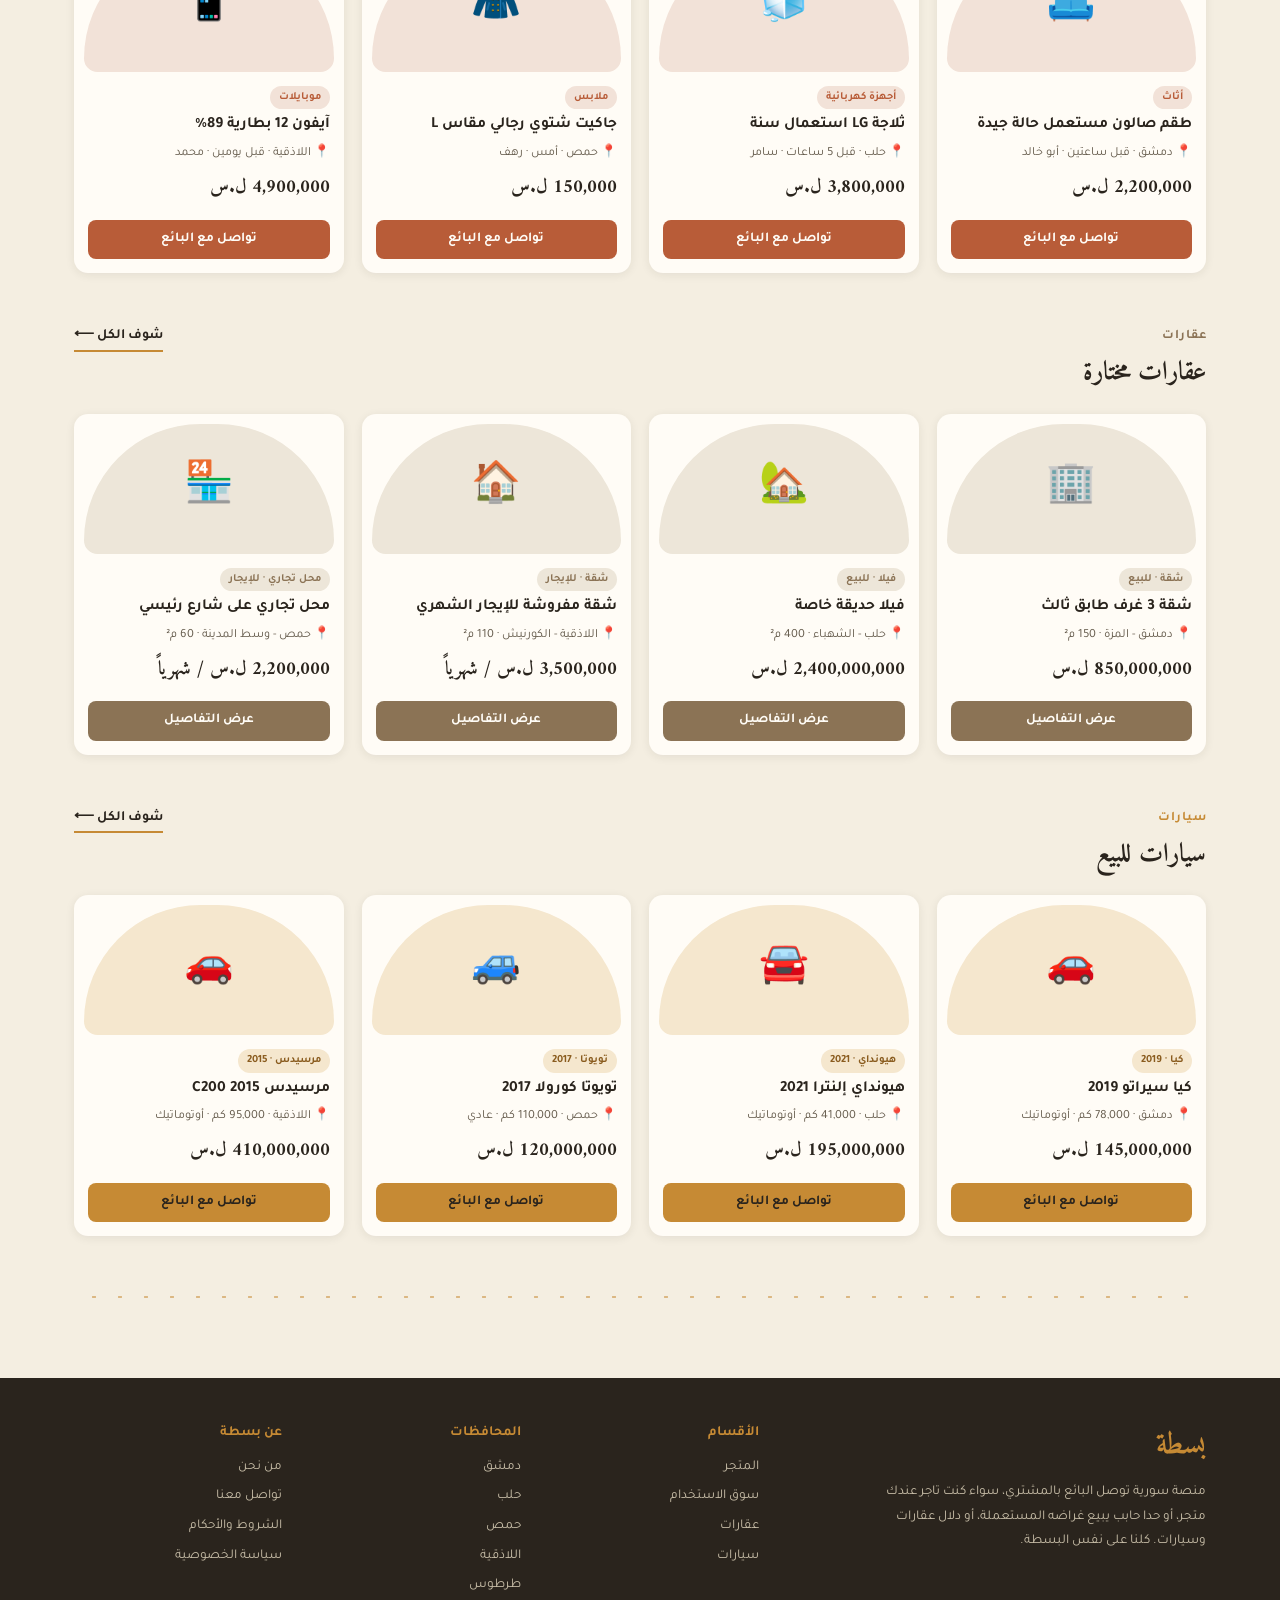
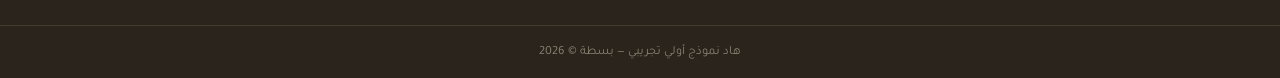
==== commit 98150a63: "Implement product modal with gallery and quantity controls Added product modal with image gallery an" ====
--- a/index.html
+++ b/index.html
@@ -38,7 +38,6 @@
   button{ font-family:inherit; cursor:pointer; border:none; }
   img{ max-width:100%; display:block; }
 
-  /* ---------- star divider signature ---------- */
   .star-divider{
     height:22px;
     background-image: radial-gradient(var(--copper) 1.6px, transparent 1.8px);
@@ -49,7 +48,6 @@
   }
   .star-divider.thin{ opacity:.35; height:14px; background-size:20px 14px; }
 
-  /* ---------- header ---------- */
   header{
     position:sticky; top:0; z-index:50;
     background:var(--teal);
@@ -85,13 +83,11 @@
     .burger{ display:block; }
   }
 
-  /* ---------- page container ---------- */
   main{ max-width:1180px; margin:0 auto; padding:0 24px; }
   section.page{ display:none; }
   section.page.active{ display:block; animation:fadein .35s ease; }
   @keyframes fadein{ from{opacity:0; transform:translateY(6px);} to{opacity:1; transform:translateY(0);} }
 
-  /* ---------- hero ---------- */
   .hero{
     background:
       radial-gradient(circle at 12% 20%, rgba(198,138,52,.18), transparent 40%),
@@ -133,7 +129,6 @@
   .stat b{ display:block; font-size:26px; color:var(--copper); font-family:'Amiri',serif; }
   .stat span{ font-size:13px; color:var(--teal-pale); }
 
-  /* ---------- section headings ---------- */
   .section-head{
     display:flex; align-items:baseline; justify-content:space-between; margin:52px 0 20px;
   }
@@ -146,10 +141,8 @@
   .eyebrow.c-store{ color:var(--teal); } .eyebrow.c-market{ color:var(--clay); }
   .eyebrow.c-estate{ color:var(--stone); } .eyebrow.c-cars{ color:var(--copper); }
 
-  /* ---------- category / vertical showcase (home) ---------- */
   .vertical-grid{ display:grid; grid-template-columns:repeat(4,1fr); gap:18px; margin-bottom:10px; }
-  @media(max-width:900px){ .vertical-grid{ grid-template-columns:repeat(2,1fr); } }
-  @media(max-width:520px){ .vertical-grid{ grid-template-columns:1fr; } }
+  @media(max-width:900px){ .vertical-grid{ grid-template-columns:repeat(2,1fr); gap:12px; } }
   .v-card{
     border-radius:var(--radius-arch); padding:28px 20px 22px; text-align:center;
     color:var(--white); position:relative; overflow:hidden; transition:.25s transform;
@@ -163,11 +156,9 @@
   .v-card.estate{ background:linear-gradient(160deg,var(--stone),#6e5a3f); }
   .v-card.cars{ background:linear-gradient(160deg,var(--copper),#a5701f); }
 
-  /* ---------- generic grid + card ---------- */
   .grid{ display:grid; grid-template-columns:repeat(4,1fr); gap:18px; }
   @media(max-width:980px){ .grid{ grid-template-columns:repeat(3,1fr); } }
-  @media(max-width:720px){ .grid{ grid-template-columns:repeat(2,1fr); } }
-  @media(max-width:480px){ .grid{ grid-template-columns:1fr; } }
+  @media(max-width:720px){ .grid{ grid-template-columns:repeat(2,1fr); gap:12px; } }
 
   .card{
     background:var(--white); border-radius:14px; overflow:hidden;
@@ -205,7 +196,6 @@
   .card .cta.estate{ background:var(--stone); } .card .cta.estate:hover{ background:#75613f; }
   .card .cta.cars{ background:var(--copper); color:var(--charcoal); } .card .cta.cars:hover{ background:#b57a28; }
 
-  /* ---------- filter bar ---------- */
   .page-hero{
     padding:34px 0 6px;
   }
@@ -227,7 +217,6 @@
   }
   .empty-state .icon{ font-size:40px; margin-bottom:10px; }
 
-  /* ---------- footer ---------- */
   footer{ background:var(--charcoal); color:var(--cream-dark); margin-top:70px; }
   .footer-inner{
     max-width:1180px; margin:0 auto; padding:44px 24px 20px;
@@ -243,7 +232,6 @@
     text-align:center; padding:16px; font-size:12.5px; color:#8a8071; border-top:1px solid #453d30;
   }
 
-  /* ---------- floating sell button (mobile) ---------- */
   .float-sell{
     position:fixed; bottom:20px; left:20px; z-index:60;
     background:var(--clay); color:var(--white); padding:14px 22px; border-radius:30px;
@@ -251,7 +239,49 @@
   }
   @media(max-width:900px){ .float-sell{ display:block; } }
 
-  /* ---------- modal ---------- */
+  @media(max-width:480px){
+    .hero{ padding:44px 16px 36px; }
+    .hero h1{ font-size:26px; }
+    .hero p.sub{ font-size:15px; }
+    .search-bar{ flex-direction:column; border-radius:12px; margin-top:22px; }
+    .search-bar select{ border-left:none; border-bottom:1px solid #ddd0b3; padding:12px 14px; }
+    .search-bar input{ padding:13px 14px; }
+    .search-bar button{ padding:13px; }
+    .stats-row{ gap:22px 28px; margin-top:28px; }
+    .stat b{ font-size:20px; }
+    .stat span{ font-size:11.5px; }
+    .chips{ gap:7px; }
+    .chip{ padding:6px 12px; font-size:12.5px; }
+
+    main{ padding:0 14px; }
+    .section-head{ margin:36px 0 14px; }
+    .section-head h2{ font-size:20px; }
+    .section-head a.more{ font-size:12.5px; }
+
+    .vertical-grid, .grid{ gap:10px; }
+    .v-card{ padding:18px 10px 14px; border-radius:60px 60px 10px 10px; }
+    .v-card .icon{ font-size:24px; margin-bottom:6px; }
+    .v-card h3{ font-size:14px; }
+    .v-card p{ font-size:11px; }
+
+    .card .thumb{ height:88px; margin:8px 8px 0; border-radius:60px 60px 10px 10px; font-size:26px; }
+    .card .body{ padding:10px 10px 12px; gap:4px; }
+    .card h4{ font-size:13px; }
+    .card .meta{ font-size:11px; }
+    .price{ font-size:15px; }
+    .badge{ font-size:10px; padding:2px 7px; }
+    .card .cta{ margin:0 10px 10px; padding:8px; font-size:12px; }
+
+    .page-hero{ padding:26px 0 4px; }
+    .page-hero h2{ font-size:22px; }
+    .filters{ padding:10px; gap:8px; }
+    .filters select, .filters input{ font-size:13px; padding:9px 10px; }
+
+    .product-modal{ max-width:100%; }
+    .pm-main-image{ font-size:56px; }
+    .pm-price{ font-size:22px; }
+  }
+
   .overlay{
     position:fixed; inset:0; background:rgba(42,36,29,.55); z-index:100;
     display:none; align-items:center; justify-content:center; padding:20px;
@@ -278,7 +308,51 @@
   }
   .modal .submit:hover{ background:var(--teal-light); }
 
-  /* toast */
+  .product-modal{ max-width:840px; }
+  .pm-body{ display:grid; grid-template-columns:1.1fr 1fr; gap:26px; }
+  @media(max-width:680px){ .pm-body{ grid-template-columns:1fr; } }
+
+  .pm-main-image{
+    position:relative; aspect-ratio:1/1; border-radius:16px; overflow:hidden;
+    display:flex; align-items:center; justify-content:center; font-size:76px;
+  }
+  .pm-nav{
+    position:absolute; top:50%; transform:translateY(-50%); width:38px; height:38px; border-radius:50%;
+    background:rgba(255,252,246,.9); color:var(--charcoal); font-size:22px; display:flex; align-items:center; justify-content:center;
+    box-shadow:0 2px 8px rgba(0,0,0,.15); z-index:2;
+  }
+  .pm-nav:hover{ background:var(--white); }
+  .pm-nav.prev{ right:12px; }
+  .pm-nav.next{ left:12px; }
+  .pm-dots{ position:absolute; bottom:12px; left:0; right:0; display:flex; justify-content:center; gap:6px; }
+  .pm-dots span{ width:6px; height:6px; border-radius:50%; background:rgba(42,36,29,.25); }
+  .pm-dots span.active{ background:var(--charcoal); width:16px; border-radius:4px; transition:.2s; }
+
+  .pm-thumbs{ display:flex; gap:8px; margin-top:10px; overflow-x:auto; padding-bottom:4px; }
+  .pm-thumb{
+    width:58px; height:58px; border-radius:10px; flex-shrink:0; display:flex; align-items:center; justify-content:center;
+    font-size:22px; cursor:pointer; border:2px solid transparent; transition:.15s;
+  }
+  .pm-thumb.active{ border-color:var(--copper); }
+  .pm-thumb:hover{ border-color:var(--cream-dark); }
+
+  .pm-info{ display:flex; flex-direction:column; }
+  .pm-info .badge{ width:fit-content; margin-bottom:10px; }
+  .pm-price{ font-family:'Amiri',serif; font-size:27px; font-weight:700; color:var(--teal); margin-bottom:6px; }
+  .pm-vendor{ font-size:13.5px; color:var(--charcoal-soft); margin-bottom:14px; }
+  .pm-desc{ font-size:14px; line-height:1.85; color:var(--charcoal-soft); margin-bottom:20px; }
+  .pm-qty{ display:flex; align-items:center; gap:14px; margin-bottom:18px; }
+  .pm-qty label{ font-size:13.5px; font-weight:700; }
+  .qty-stepper{ display:flex; align-items:center; border:1.5px solid var(--cream-dark); border-radius:8px; overflow:hidden; }
+  .qty-stepper button{ width:36px; height:36px; background:var(--cream); font-size:18px; color:var(--charcoal); }
+  .qty-stepper button:hover{ background:var(--cream-dark); }
+  .qty-stepper span{ width:42px; text-align:center; font-weight:700; font-size:14px; }
+  .pm-add-cart{
+    margin-top:auto; width:100%; padding:14px; border-radius:10px; background:var(--teal); color:var(--white);
+    font-weight:700; font-size:15px;
+  }
+  .pm-add-cart:hover{ background:var(--teal-light); }
+
   .toast{
     position:fixed; bottom:26px; right:26px; background:var(--charcoal); color:var(--cream);
     padding:14px 20px; border-radius:10px; font-size:14px; z-index:200; box-shadow:0 8px 24px rgba(0,0,0,.3);
@@ -313,7 +387,6 @@
 
 <main>
 
-  <!-- ===================== HOME ===================== -->
   <section class="page active" id="page-home">
     <div class="hero" style="border-radius:0 0 26px 26px;">
       <div class="hero-inner">
@@ -387,7 +460,6 @@
     <div class="star-divider" style="margin-top:50px;"></div>
   </section>
 
-  <!-- ===================== STORE ===================== -->
   <section class="page" id="page-store">
     <div class="page-hero">
       <span class="eyebrow c-store">المتجر الإلكتروني</span>
@@ -415,7 +487,6 @@
     <div class="grid" id="storeGrid"></div>
   </section>
 
-  <!-- ===================== MARKET ===================== -->
   <section class="page" id="page-market">
     <div class="page-hero">
       <span class="eyebrow c-market">سوق الاستخدام</span>
@@ -442,7 +513,6 @@
     <div class="grid" id="marketGrid"></div>
   </section>
 
-  <!-- ===================== ESTATE ===================== -->
   <section class="page" id="page-estate">
     <div class="page-hero">
       <span class="eyebrow c-estate">عقارات</span>
@@ -469,7 +539,6 @@
     <div class="grid" id="estateGrid"></div>
   </section>
 
-  <!-- ===================== CARS ===================== -->
   <section class="page" id="page-cars">
     <div class="page-hero">
       <span class="eyebrow c-cars">سيارات</span>
@@ -529,7 +598,6 @@
   <div class="footer-bottom">هاد نموذج أولي تجريبي — بسطة © 2026</div>
 </footer>
 
-<!-- ===================== POST-AD MODAL ===================== -->
 <div class="overlay" id="overlay">
   <div class="modal">
     <div class="modal-head">
@@ -561,23 +629,57 @@
   </div>
 </div>
 
+<div class="overlay" id="productOverlay">
+  <div class="modal product-modal">
+    <div class="modal-head">
+      <h3 id="pmTitle">اسم المنتج</h3>
+      <button id="closeProductModal">✕</button>
+    </div>
+    <div class="pm-body">
+      <div class="pm-gallery">
+        <div class="pm-main-image t-store" id="pmMainImage">
+          <button class="pm-nav prev" id="pmPrev">‹</button>
+          <span id="pmMainIcon"></span>
+          <button class="pm-nav next" id="pmNext">›</button>
+          <div class="pm-dots" id="pmDots"></div>
+        </div>
+        <div class="pm-thumbs" id="pmThumbs"></div>
+      </div>
+      <div class="pm-info">
+        <span class="badge store" id="pmCategory"></span>
+        <div class="pm-price" id="pmPrice"></div>
+        <div class="pm-vendor" id="pmVendor"></div>
+        <p class="pm-desc" id="pmDesc"></p>
+        <div class="pm-qty">
+          <label>الكمية</label>
+          <div class="qty-stepper">
+            <button id="qtyMinus" type="button">−</button>
+            <span id="qtyValue">1</span>
+            <button id="qtyPlus" type="button">+</button>
+          </div>
+        </div>
+        <button class="pm-add-cart" id="pmAddCart">أضف للسلة 🛒</button>
+      </div>
+    </div>
+  </div>
+</div>
+
 <div class="toast" id="toast"></div>
 
 <script>
-/* ================= DATA ================= */
 const storeProducts = [
-  {name:"سماعة بلوتوث JBL", cat:"إلكترونيات", price:850000, vendor:"متجر التقنية", icon:"🎧"},
-  {name:"فستان سهرة نسائي", cat:"أزياء", price:620000, vendor:"بوتيك لمسة", icon:"👗"},
-  {name:"طقم أواني طهي 12 قطعة", cat:"منزل ومطبخ", price:1450000, vendor:"بيت الضيافة", icon:"🍳"},
-  {name:"كريم عناية بالبشرة", cat:"جمال وعناية", price:310000, vendor:"صيدلية النور", icon:"🧴"},
-  {name:"لعبة تركيب أطفال", cat:"أطفال", price:275000, vendor:"عالم الطفولة", icon:"🧸"},
-  {name:"دراجة رياضية", cat:"رياضة", price:2100000, vendor:"سبورت زون", icon:"🚲"},
-  {name:"موبايل سامسونج A54", cat:"إلكترونيات", price:5200000, vendor:"متجر التقنية", icon:"📱"},
-  {name:"حذاء رياضي رجالي", cat:"أزياء", price:540000, vendor:"ستايل هاوس", icon:"👟"},
-  {name:"غلاية كهربائية", cat:"منزل ومطبخ", price:390000, vendor:"بيت الضيافة", icon:"☕"},
-  {name:"عطر رجالي فاخر", cat:"جمال وعناية", price:780000, vendor:"صيدلية النور", icon:"🧪"},
-  {name:"عربة أطفال", cat:"أطفال", price:1900000, vendor:"عالم الطفولة", icon:"🍼"},
-  {name:"طاولة بينغ بونغ", cat:"رياضة", price:3100000, vendor:"سبورت زون", icon:"🏓"},
+  {name:"سماعة بلوتوث JBL", cat:"إلكترونيات", price:850000, vendor:"متجر التقنية", icon:"🎧", images:["🎧","📦","🔋","🎵"], desc:"سماعة لاسلكية بصوت نقي وبيس قوي، مقاومة للماء، وبطارية بتدوم طول اليوم ع شحنة وحدة. مريحة للاستخدام الطويل ومناسبة للرياضة والمشاوير."},
+  {name:"فستان سهرة نسائي", cat:"أزياء", price:620000, vendor:"بوتيك لمسة", icon:"👗", images:["👗","✂️","🧵","👛"], desc:"فستان سهرة أنيق بقصة عصرية وقماش مريح، متوفر بمقاسات مختلفة. مناسب للمناسبات والأفراح."},
+  {name:"طقم أواني طهي 12 قطعة", cat:"منزل ومطبخ", price:1450000, vendor:"بيت الضيافة", icon:"🍳", images:["🍳","🥘","🍲","📦"], desc:"طقم أواني طهي كامل من ستانلس ستيل عالي الجودة، مقاوم للخدش وموزّع للحرارة بالتساوي. يشمل كل مقاسات الطبخ اليومي."},
+  {name:"كريم عناية بالبشرة", cat:"جمال وعناية", price:310000, vendor:"صيدلية النور", icon:"🧴", images:["🧴","✨","🌿","📦"], desc:"كريم مرطب يومي بتركيبة طبيعية، مناسب لكل أنواع البشرة، بيمتص بسرعة وبيترك البشرة ناعمة طول اليوم."},
+  {name:"لعبة تركيب أطفال", cat:"أطفال", price:275000, vendor:"عالم الطفولة", icon:"🧸", images:["🧸","🧩","📦","🎨"], desc:"لعبة تركيب تعليمية آمنة ومصنوعة من مواد غير سامة، بتنمّي مهارات التفكير والتركيز عند الأطفال."},
+  {name:"دراجة رياضية", cat:"رياضة", price:2100000, vendor:"سبورت زون", icon:"🚲", images:["🚲","⚙️","🛞","🎽"], desc:"دراجة هوائية بإطار خفيف ومتين، مناسبة للاستخدام اليومي والطرقات الجبلية، فرامل قوية وتعليق مريح."},
+  {name:"موبايل سامسونج A54", cat:"إلكترونيات", price:5200000, vendor:"متجر التقنية", icon:"📱", images:["📱","📷","🔋","📦"], desc:"موبايل بكاميرا احترافية وشاشة AMOLED واضحة، ذاكرة كبيرة وبطارية بتدوم يوم كامل استخدام عادي."},
+  {name:"حذاء رياضي رجالي", cat:"أزياء", price:540000, vendor:"ستايل هاوس", icon:"👟", images:["👟","👞","📦","✨"], desc:"حذاء رياضي مريح للمشي الطويل، نعل مطاطي مانع للانزلاق، متوفر بمقاسات وألوان متعددة."},
+  {name:"غلاية كهربائية", cat:"منزل ومطبخ", price:390000, vendor:"بيت الضيافة", icon:"☕", images:["☕","💧","⚡","📦"], desc:"غلاية كهربائية سريعة الغلي بإيقاف تلقائي، سعة تكفي العائلة، وتصميم آمن وسهل التنظيف."},
+  {name:"عطر رجالي فاخر", cat:"جمال وعناية", price:780000, vendor:"صيدلية النور", icon:"🧪", images:["🧪","🌸","📦","✨"], desc:"عطر رجالي بثبات طويل ورائحة مميزة، عبوة أنيقة مناسبة كهدية أو للاستخدام اليومي."},
+  {name:"عربة أطفال", cat:"أطفال", price:1900000, vendor:"عالم الطفولة", icon:"🍼", images:["🍼","👶","🛞","📦"], desc:"عربة أطفال قابلة للطي بسهولة، مقعد مريح قابل للتعديل، وعجلات ثابتة بمساكات جيدة."},
+  {name:"طاولة بينغ بونغ", cat:"رياضة", price:3100000, vendor:"سبورت زون", icon:"🏓", images:["🏓","📏","🎯","📦"], desc:"طاولة بينغ بونغ قابلة للطي والنقل، سطح احترافي بمواصفات قياسية، مناسبة للمنزل والنادي."},
 ];
 
 const marketAds = [
@@ -609,11 +711,81 @@
   {title:"سكودا أوكتافيا 2020", brand:"سكودا", year:2020, km:"33,000", trans:"أوتوماتيك", city:"دمشق", price:230000000, icon:"🚙"},
 ];
 
-/* ================= HELPERS ================= */
 const fmt = n => n.toLocaleString('en-US') + " ل.س";
 
+let pmState = { product: null, imgIndex: 0, qty: 1 };
+const productOverlay = document.getElementById('productOverlay');
+
+function openProductModal(name){
+  const p = storeProducts.find(x => x.name === name);
+  if(!p) return;
+  pmState = { product: p, imgIndex: 0, qty: 1 };
+  document.getElementById('pmTitle').textContent = p.name;
+  document.getElementById('pmCategory').textContent = p.cat;
+  document.getElementById('pmPrice').textContent = fmt(p.price);
+  document.getElementById('pmVendor').textContent = 'البائع: ' + p.vendor;
+  document.getElementById('pmDesc').textContent = p.desc;
+  document.getElementById('qtyValue').textContent = '1';
+  renderGallery();
+  productOverlay.classList.add('open');
+}
+function closeProductModal(){
+  productOverlay.classList.remove('open');
+}
+function renderGallery(){
+  const p = pmState.product;
+  document.getElementById('pmMainIcon').textContent = p.images[pmState.imgIndex];
+  document.getElementById('pmThumbs').innerHTML = p.images.map((img, i) =>
+    `<div class="pm-thumb t-store ${i === pmState.imgIndex ? 'active' : ''}" onclick="pmSetImage(${i})">${img}</div>`
+  ).join('');
+  document.getElementById('pmDots').innerHTML = p.images.map((_, i) =>
+    `<span class="${i === pmState.imgIndex ? 'active' : ''}"></span>`
+  ).join('');
+}
+function pmChangeImage(dir){
+  const p = pmState.product;
+  pmState.imgIndex = (pmState.imgIndex + dir + p.images.length) % p.images.length;
+  renderGallery();
+}
+function pmSetImage(i){
+  pmState.imgIndex = i;
+  renderGallery();
+}
+document.getElementById('pmPrev').addEventListener('click', () => pmChangeImage(-1));
+document.getElementById('pmNext').addEventListener('click', () => pmChangeImage(1));
+document.getElementById('closeProductModal').addEventListener('click', closeProductModal);
+productOverlay.addEventListener('click', e => { if(e.target === productOverlay) closeProductModal(); });
+document.addEventListener('keydown', e => {
+  if(!productOverlay.classList.contains('open')) return;
+  if(e.key === 'Escape') closeProductModal();
+  if(e.key === 'ArrowLeft') pmChangeImage(-1);
+  if(e.key === 'ArrowRight') pmChangeImage(1);
+});
+document.getElementById('qtyMinus').addEventListener('click', () => {
+  pmState.qty = Math.max(1, pmState.qty - 1);
+  document.getElementById('qtyValue').textContent = pmState.qty;
+});
+document.getElementById('qtyPlus').addEventListener('click', () => {
+  pmState.qty = Math.min(99, pmState.qty + 1);
+  document.getElementById('qtyValue').textContent = pmState.qty;
+});
+document.getElementById('pmAddCart').addEventListener('click', () => {
+  showToast(`✅ تمت إضافة ${pmState.qty} × ${pmState.product.name} للسلة`);
+});
+
+(function(){
+  let touchStartX = 0;
+  const mainImg = document.getElementById('pmMainImage');
+  mainImg.addEventListener('touchstart', e => { touchStartX = e.changedTouches[0].clientX; });
+  mainImg.addEventListener('touchend', e => {
+    const diff = e.changedTouches[0].clientX - touchStartX;
+    if(Math.abs(diff) < 40) return;
+    diff > 0 ? pmChangeImage(-1) : pmChangeImage(1);
+  });
+})();
+
 function storeCard(p){
-  return `<div class="card">
+  return `<div class="card" onclick="openProductModal('${p.name.replace(/'/g,"\\'")}')">
     <div class="thumb t-store">${p.icon}</div>
     <div class="body">
       <span class="badge store">${p.cat}</span>
@@ -621,7 +793,7 @@
       <span class="meta">البائع: ${p.vendor}</span>
       <span class="price">${fmt(p.price)}</span>
     </div>
-    <div class="cta">أضف للسلة</div>
+    <div class="cta">عرض التفاصيل</div>
   </div>`;
 }
 function marketCard(a){
@@ -664,13 +836,11 @@
   return `<div class="empty-state" style="grid-column:1/-1;"><div class="icon">🔎</div><p>${msg}</p></div>`;
 }
 
-/* ================= HOME PREVIEWS ================= */
 document.getElementById('homeStoreGrid').innerHTML = storeProducts.slice(0,4).map(storeCard).join('');
 document.getElementById('homeMarketGrid').innerHTML = marketAds.slice(0,4).map(marketCard).join('');
 document.getElementById('homeEstateGrid').innerHTML = estateListings.slice(0,4).map(estateCard).join('');
 document.getElementById('homeCarsGrid').innerHTML = carsListings.slice(0,4).map(carCard).join('');
 
-/* ================= STORE PAGE ================= */
 function renderStore(){
   const cat = document.getElementById('storeCategory').value;
   const sort = document.getElementById('storeSort').value;
@@ -686,7 +856,6 @@
 ['storeCategory','storeSort'].forEach(id=>document.getElementById(id).addEventListener('change', renderStore));
 document.getElementById('storeSearch').addEventListener('input', renderStore);
 
-/* ================= MARKET PAGE ================= */
 function renderMarket(){
   const cat = document.getElementById('marketCategory').value;
   const city = document.getElementById('marketCity').value;
@@ -700,7 +869,6 @@
 ['marketCategory','marketCity'].forEach(id=>document.getElementById(id).addEventListener('change', renderMarket));
 document.getElementById('marketSearch').addEventListener('input', renderMarket);
 
-/* ================= ESTATE PAGE ================= */
 function renderEstate(){
   const type = document.getElementById('estateType').value;
   const purpose = document.getElementById('estatePurpose').value;
@@ -716,7 +884,6 @@
 ['estateType','estatePurpose','estateCity'].forEach(id=>document.getElementById(id).addEventListener('change', renderEstate));
 document.getElementById('estateSearch').addEventListener('input', renderEstate);
 
-/* ================= CARS PAGE ================= */
 function renderCars(){
   const brand = document.getElementById('carsBrand').value;
   const city = document.getElementById('carsCity').value;
@@ -733,10 +900,8 @@
 ['carsBrand','carsCity','carsSort'].forEach(id=>document.getElementById(id).addEventListener('change', renderCars));
 document.getElementById('carsSearch').addEventListener('input', renderCars);
 
-/* first render */
 renderStore(); renderMarket(); renderEstate(); renderCars();
 
-/* ================= NAVIGATION ================= */
 function goTo(page){
   document.querySelectorAll('.page').forEach(p => p.classList.remove('active'));
   document.getElementById('page-'+page).classList.add('active');
@@ -751,12 +916,10 @@
   document.getElementById('mainNav').classList.toggle('open');
 });
 
-/* home search bar routes to relevant section */
 document.getElementById('homeSearchBtn').addEventListener('click', () => {
   goTo(document.getElementById('homeSearchScope').value);
 });
 
-/* ================= MODAL ================= */
 const overlay = document.getElementById('overlay');
 function openModal(){ overlay.classList.add('open'); }
 function closeModal(){ overlay.classList.remove('open'); }
@@ -765,7 +928,6 @@
 document.getElementById('closeModal').addEventListener('click', closeModal);
 overlay.addEventListener('click', e => { if(e.target === overlay) closeModal(); });
 
-/* ================= TOAST ================= */
 const toast = document.getElementById('toast');
 function showToast(msg){
   toast.textContent = msg;
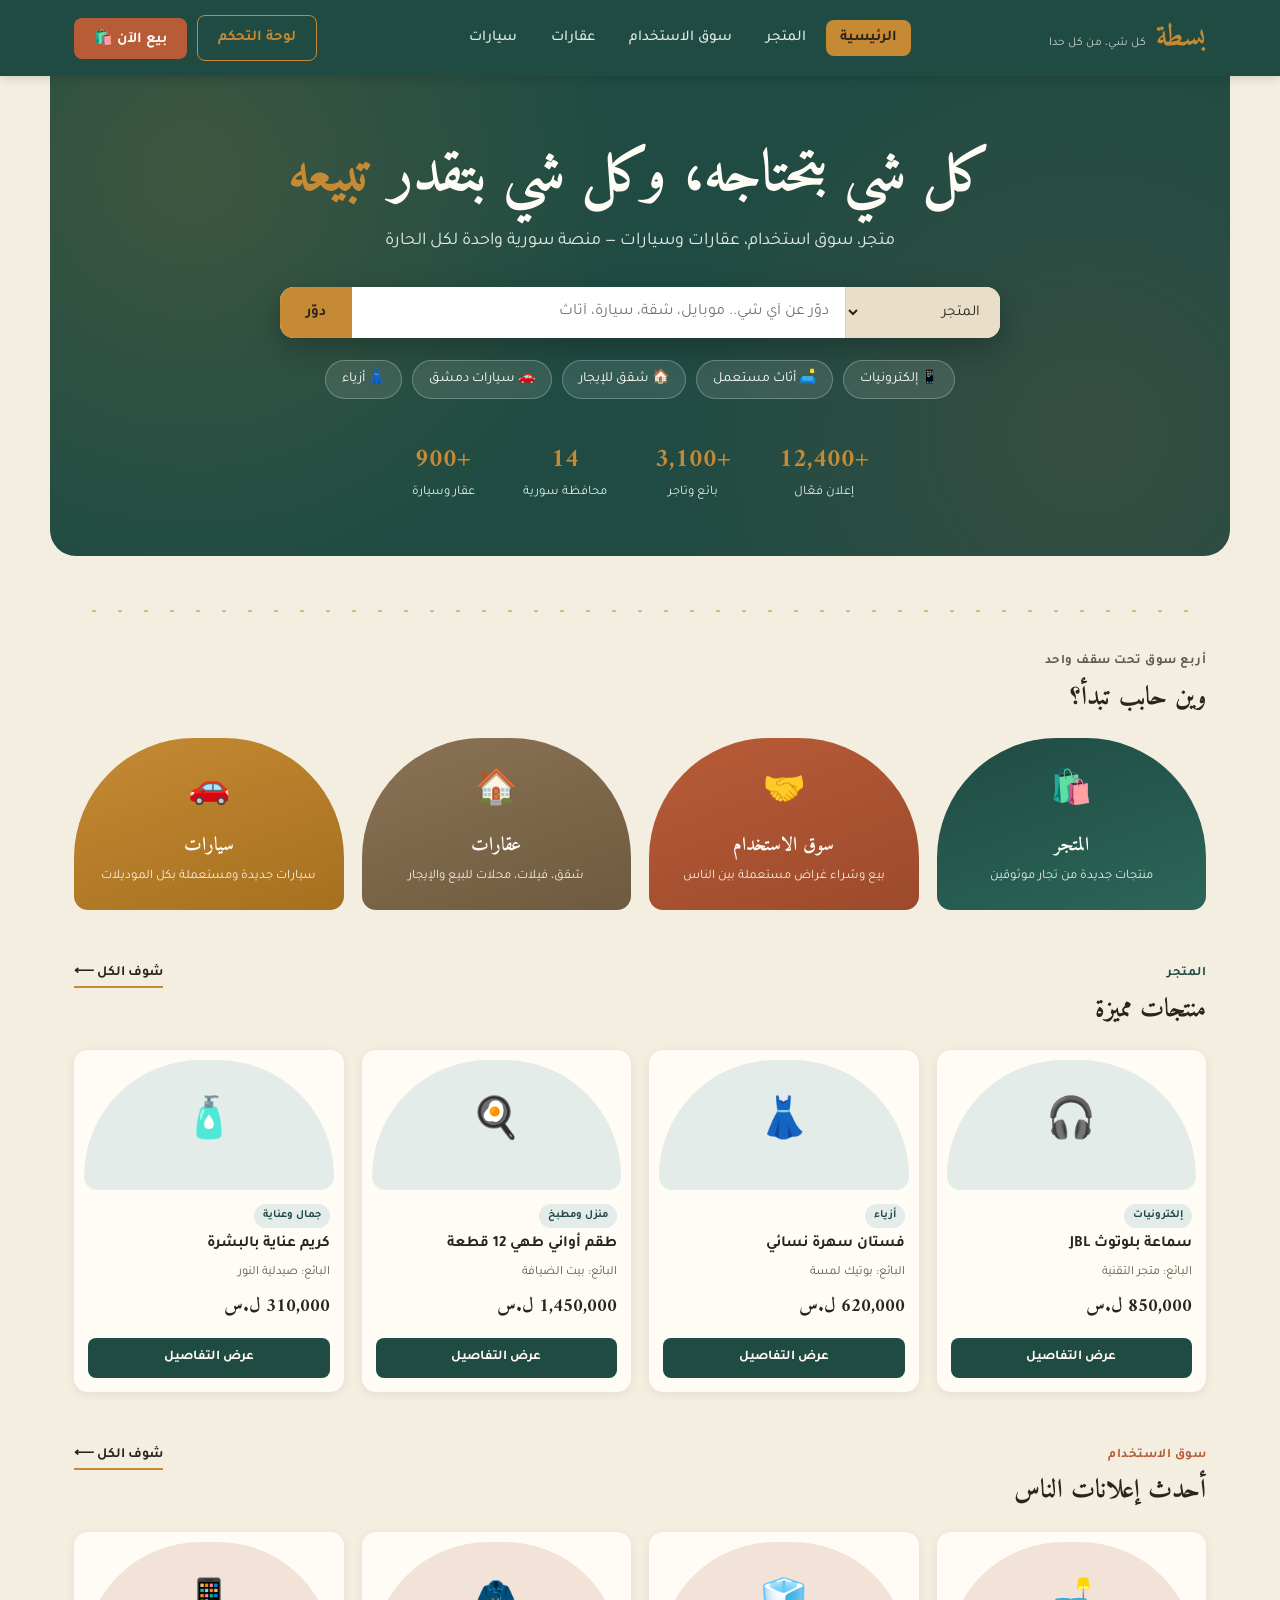
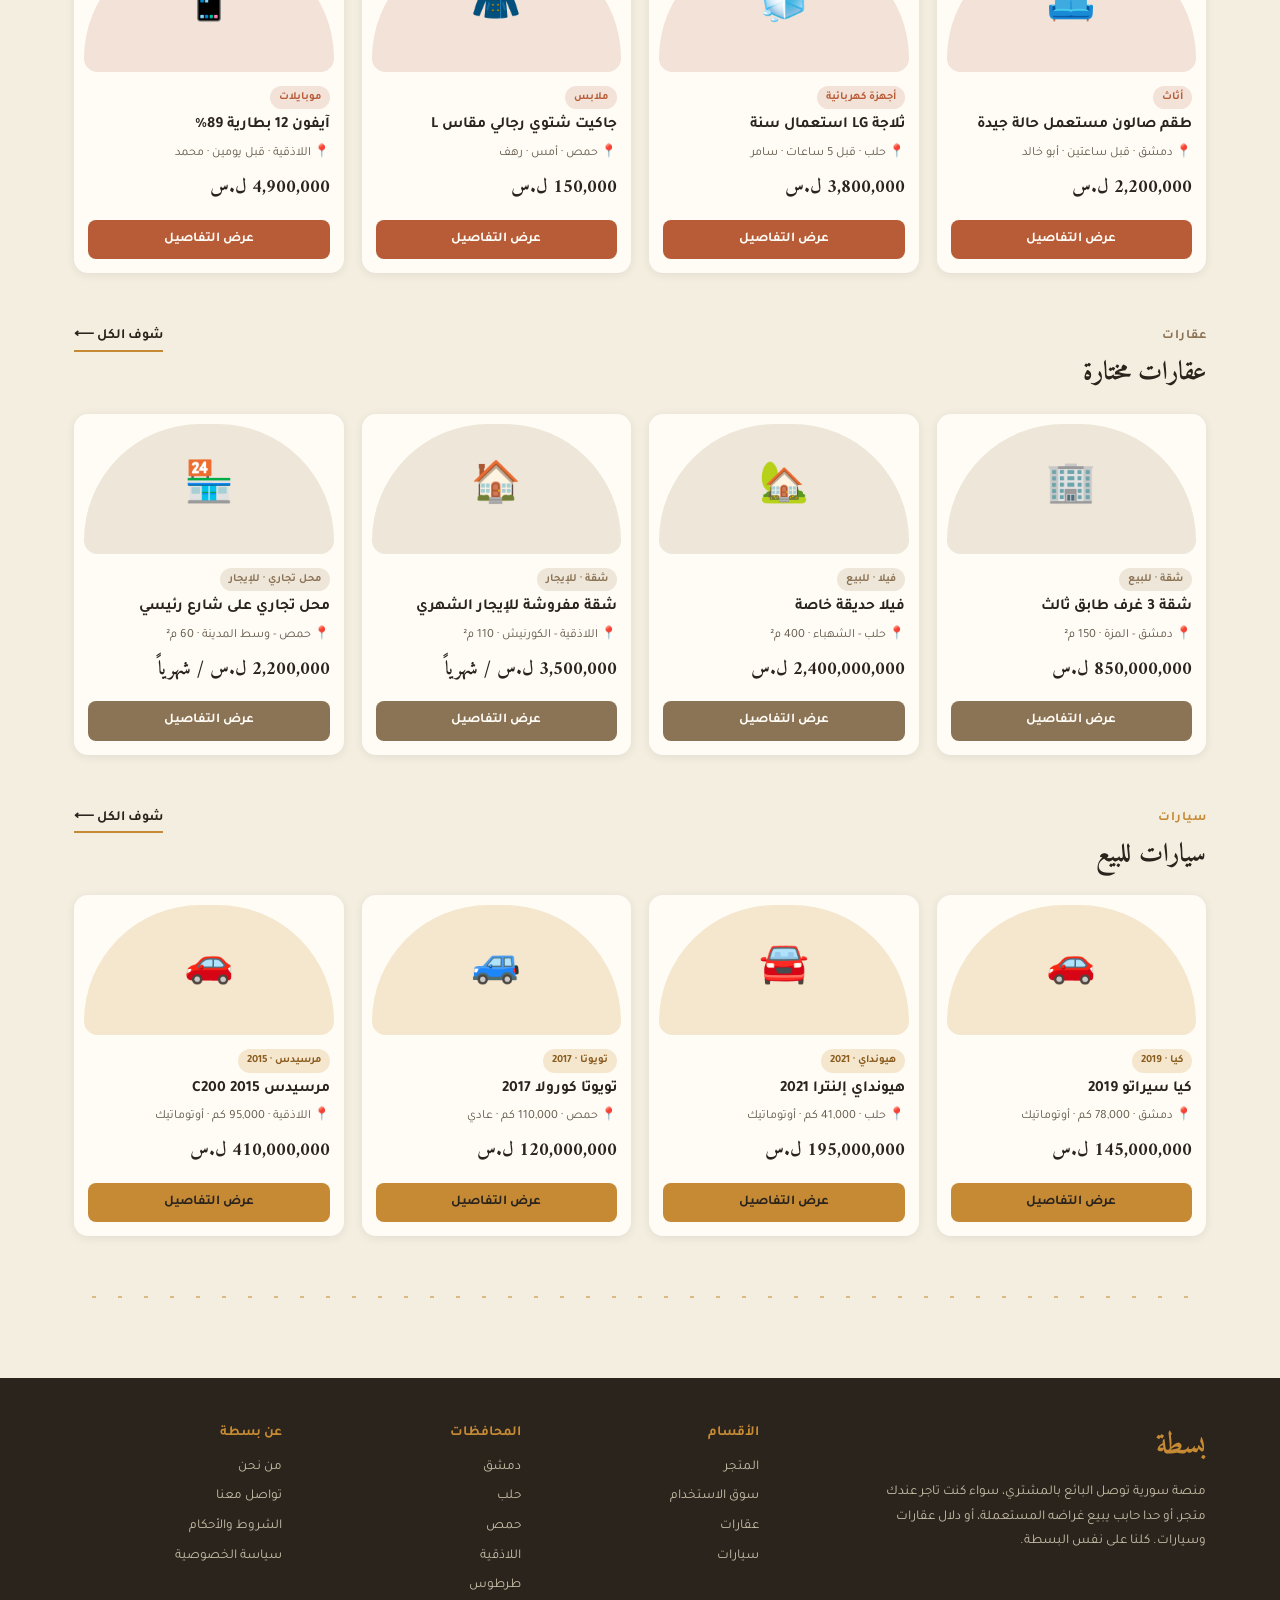
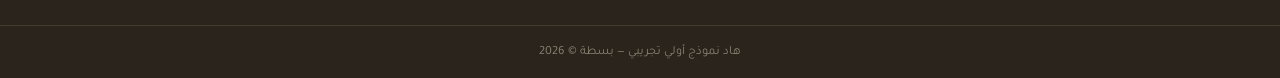
==== commit 53f6b577: "Update index.html" ====
--- a/index.html
+++ b/index.html
@@ -17,6 +17,7 @@
     --stone-pale:#EDE6D9;
     --copper:#C68A34;
     --copper-pale:#F5E7CE;
+    --red:#B03A2E;
     --cream:#F4EEE1;
     --cream-dark:#E9DFC8;
     --charcoal:#2A241D;
@@ -170,10 +171,10 @@
     height:130px; border-radius:var(--radius-arch); margin:10px 10px 0;
     display:flex; align-items:center; justify-content:center; font-size:40px;
   }
-  .thumb.t-store{ background:var(--teal-pale); }
-  .thumb.t-market{ background:var(--clay-pale); }
-  .thumb.t-estate{ background:var(--stone-pale); }
-  .thumb.t-cars{ background:var(--copper-pale); }
+  .thumb.t-store, .pm-main-image.t-store, .pm-thumb.t-store{ background:var(--teal-pale); }
+  .thumb.t-market, .pm-main-image.t-market, .pm-thumb.t-market{ background:var(--clay-pale); }
+  .thumb.t-estate, .pm-main-image.t-estate, .pm-thumb.t-estate{ background:var(--stone-pale); }
+  .thumb.t-cars, .pm-main-image.t-cars, .pm-thumb.t-cars{ background:var(--copper-pale); }
 
   .card .body{ padding:14px 14px 16px; flex:1; display:flex; flex-direction:column; gap:6px; }
   .card h4{ font-size:15.5px; font-weight:700; line-height:1.4; }
@@ -307,6 +308,25 @@
     font-weight:700; font-size:15px; margin-top:6px;
   }
   .modal .submit:hover{ background:var(--teal-light); }
+
+  .upload-zone{
+    border:2px dashed var(--cream-dark); border-radius:12px; padding:26px 16px; text-align:center;
+    cursor:pointer; transition:.2s; background:var(--cream);
+  }
+  .upload-zone:hover, .upload-zone.dragover{ border-color:var(--copper); background:var(--copper-pale); }
+  .upload-icon{ display:block; font-size:26px; margin-bottom:6px; }
+  .upload-text{ font-size:12.5px; color:var(--charcoal-soft); }
+  .upload-thumbs{ display:flex; gap:9px; flex-wrap:wrap; margin-top:10px; }
+  .upload-thumb{
+    position:relative; width:66px; height:66px; border-radius:10px; overflow:hidden;
+    border:1.5px solid var(--cream-dark);
+  }
+  .upload-thumb img{ width:100%; height:100%; object-fit:cover; }
+  .upload-thumb .remove-thumb{
+    position:absolute; top:3px; left:3px; width:18px; height:18px; border-radius:50%;
+    background:rgba(42,36,29,.75); color:var(--white); font-size:11px; display:flex; align-items:center; justify-content:center;
+  }
+  .upload-thumb .remove-thumb:hover{ background:var(--red); }
 
   .product-modal{ max-width:840px; }
   .pm-body{ display:grid; grid-template-columns:1.1fr 1fr; gap:26px; }
@@ -623,6 +643,15 @@
           <option>اللاذقية</option><option>طرطوس</option><option>درعا</option><option>السويداء</option>
         </select>
       </div>
+      <div class="field">
+        <label>صور الإعلان</label>
+        <div class="upload-zone" id="uploadZone">
+          <span class="upload-icon">📷</span>
+          <span class="upload-text">اضغط هون أو اسحب الصور حتى 6 صور</span>
+          <input type="file" id="listingImages" accept="image/*" multiple hidden>
+        </div>
+        <div class="upload-thumbs" id="uploadThumbs"></div>
+      </div>
       <div class="field"><label>وصف الإعلان</label><textarea placeholder="اكتب تفاصيل الإعلان هون..."></textarea></div>
       <button type="submit" class="submit">نشر الإعلان</button>
     </form>
@@ -683,49 +712,74 @@
 ];
 
 const marketAds = [
-  {title:"طقم صالون مستعمل حالة جيدة", cat:"أثاث", city:"دمشق", price:2200000, seller:"أبو خالد", time:"قبل ساعتين", icon:"🛋️"},
-  {title:"ثلاجة LG استعمال سنة", cat:"أجهزة كهربائية", city:"حلب", price:3800000, seller:"سامر", time:"قبل 5 ساعات", icon:"🧊"},
-  {title:"جاكيت شتوي رجالي مقاس L", cat:"ملابس", city:"حمص", price:150000, seller:"رهف", time:"أمس", icon:"🧥"},
-  {title:"آيفون 12 بطارية 89%", cat:"موبايلات", city:"اللاذقية", price:4900000, seller:"محمد", time:"قبل يومين", icon:"📱"},
-  {title:"مكنسة كهربائية شبه جديدة", cat:"أدوات منزلية", city:"طرطوس", price:480000, seller:"أم يوسف", time:"قبل 3 أيام", icon:"🧹"},
-  {title:"طاولة طعام خشب 6 كراسي", cat:"أثاث", city:"دمشق", price:2900000, seller:"عدنان", time:"قبل يوم", icon:"🍽️"},
-  {title:"غسالة أوتوماتيك 7 كغ", cat:"أجهزة كهربائية", city:"حماة", price:2600000, seller:"لينا", time:"قبل 6 ساعات", icon:"🧺"},
-  {title:"فستان زفاف مستعمل مرة واحدة", cat:"ملابس", city:"درعا", price:900000, seller:"هبة", time:"قبل يومين", icon:"👰"},
+  {title:"طقم صالون مستعمل حالة جيدة", cat:"أثاث", city:"دمشق", price:2200000, seller:"أبو خالد", time:"قبل ساعتين", icon:"🛋️", images:["🛋️","📐","🪵","📦"], desc:"طقم صالون 7 مقاعد بحالة ممتازة، قماش نظيف بدون تمزق أو بقع، الخشب سليم 100%. سبب البيع تغيير ديكور المنزل."},
+  {title:"ثلاجة LG استعمال سنة", cat:"أجهزة كهربائية", city:"حلب", price:3800000, seller:"سامر", time:"قبل 5 ساعات", icon:"🧊", images:["🧊","🔌","📏","📦"], desc:"ثلاجة LG سعة كبيرة، استعمال سنة وحدة بس، شغالة تمام وموفرة كهرباء، البيع بسبب السفر."},
+  {title:"جاكيت شتوي رجالي مقاس L", cat:"ملابس", city:"حمص", price:150000, seller:"رهف", time:"أمس", icon:"🧥", images:["🧥","🧵","📏","📦"], desc:"جاكيت شتوي ثقيل مقاس L، لبسته مرتين بس، نظيف وبدون أي عيوب."},
+  {title:"آيفون 12 بطارية 89%", cat:"موبايلات", city:"اللاذقية", price:4900000, seller:"محمد", time:"قبل يومين", icon:"📱", images:["📱","🔋","📷","📦"], desc:"آيفون 12 أزرق 128 جيجا، الشاشة سليمة بدون خدوش، صحة البطارية 89%، مع الكرتونة والشاحن الأصلي."},
+  {title:"مكنسة كهربائية شبه جديدة", cat:"أدوات منزلية", city:"طرطوس", price:480000, seller:"أم يوسف", time:"قبل 3 أيام", icon:"🧹", images:["🧹","🔌","📦","✨"], desc:"مكنسة كهربائية استعمال خفيف جداً، تقريباً متل الجديدة، مع كل ملحقاتها الأصلية."},
+  {title:"طاولة طعام خشب 6 كراسي", cat:"أثاث", city:"دمشق", price:2900000, seller:"عدنان", time:"قبل يوم", icon:"🍽️", images:["🍽️","🪑","🪵","📐"], desc:"طاولة طعام خشب زان أصلي مع 6 كراسي، صناعة متينة وحالة ممتازة، مناسبة لصالة الطعام الكبيرة."},
+  {title:"غسالة أوتوماتيك 7 كغ", cat:"أجهزة كهربائية", city:"حماة", price:2600000, seller:"لينا", time:"قبل 6 ساعات", icon:"🧺", images:["🧺","🔌","📏","📦"], desc:"غسالة أوتوماتيك سعة 7 كغ، برامج غسيل متعددة، شغالة بدون أي مشاكل، البيع بسبب شراء موديل أكبر."},
+  {title:"فستان زفاف مستعمل مرة واحدة", cat:"ملابس", city:"درعا", price:900000, seller:"هبة", time:"قبل يومين", icon:"👰", images:["👰","🧵","✨","📦"], desc:"فستان زفاف أبيض تصميم كلاسيكي، لبسته يوم العرس بس ونظّف بعدها، مقاس متوسط."},
 ];
 
 const estateListings = [
-  {title:"شقة 3 غرف طابق ثالث", type:"شقة", purpose:"للبيع", city:"دمشق", area:"المزة", size:150, price:850000000, icon:"🏢"},
-  {title:"فيلا حديقة خاصة", type:"فيلا", purpose:"للبيع", city:"حلب", area:"الشهباء", size:400, price:2400000000, icon:"🏡"},
-  {title:"شقة مفروشة للإيجار الشهري", type:"شقة", purpose:"للإيجار", city:"اللاذقية", area:"الكورنيش", size:110, price:3500000, icon:"🏠"},
-  {title:"محل تجاري على شارع رئيسي", type:"محل تجاري", purpose:"للإيجار", city:"حمص", area:"وسط المدينة", size:60, price:2200000, icon:"🏪"},
-  {title:"أرض سكنية مرخصة", type:"أرض", purpose:"للبيع", city:"طرطوس", area:"المشتى", size:500, price:600000000, icon:"🗺️"},
-  {title:"شقة طابق أرضي مع ترّاس", type:"شقة", purpose:"للبيع", city:"درعا", area:"المحطة", size:130, price:410000000, icon:"🏢"},
+  {title:"شقة 3 غرف طابق ثالث", type:"شقة", purpose:"للبيع", city:"دمشق", area:"المزة", size:150, price:850000000, icon:"🏢", images:["🏢","🛋️","🍽️","🚪"], desc:"شقة واسعة 3 غرف نوم وصالون وصالة طعام، إطلالة مفتوحة، بناء حديث مع مصعد وموقف سيارة."},
+  {title:"فيلا حديقة خاصة", type:"فيلا", purpose:"للبيع", city:"حلب", area:"الشهباء", size:400, price:2400000000, icon:"🏡", images:["🏡","🌳","🏊","🚪"], desc:"فيلا فخمة بحديقة خاصة واسعة، تصميم عصري، 5 غرف نوم وصالتين، مناسبة للعائلات الكبيرة."},
+  {title:"شقة مفروشة للإيجار الشهري", type:"شقة", purpose:"للإيجار", city:"اللاذقية", area:"الكورنيش", size:110, price:3500000, icon:"🏠", images:["🏠","🛏️","🍽️","🌊"], desc:"شقة مفروشة بالكامل بإطلالة بحرية، قريبة من الكورنيش، مناسبة للإيجار الشهري أو السياحي."},
+  {title:"محل تجاري على شارع رئيسي", type:"محل تجاري", purpose:"للإيجار", city:"حمص", area:"وسط المدينة", size:60, price:2200000, icon:"🏪", images:["🏪","🚪","💡","📐"], desc:"محل تجاري على شارع حيوي وسط المدينة، واجهة زجاجية كبيرة، مناسب لأي نشاط تجاري."},
+  {title:"أرض سكنية مرخصة", type:"أرض", purpose:"للبيع", city:"طرطوس", area:"المشتى", size:500, price:600000000, icon:"🗺️", images:["🗺️","📐","🧱","📄"], desc:"أرض سكنية مرخصة بمساحة 500 م²، موقع مميز قريب من الخدمات، مناسبة للبناء مباشرة."},
+  {title:"شقة طابق أرضي مع ترّاس", type:"شقة", purpose:"للبيع", city:"درعا", area:"المحطة", size:130, price:410000000, icon:"🏢", images:["🏢","🌿","🚪","🛋️"], desc:"شقة طابق أرضي مع ترّاس خاص وحديقة صغيرة، 3 غرف نوم، مدخل مستقل."},
 ];
 
 const carsListings = [
-  {title:"كيا سيراتو 2019", brand:"كيا", year:2019, km:"78,000", trans:"أوتوماتيك", city:"دمشق", price:145000000, icon:"🚗"},
-  {title:"هيونداي إلنترا 2021", brand:"هيونداي", year:2021, km:"41,000", trans:"أوتوماتيك", city:"حلب", price:195000000, icon:"🚘"},
-  {title:"تويوتا كورولا 2017", brand:"تويوتا", year:2017, km:"110,000", trans:"عادي", city:"حمص", price:120000000, icon:"🚙"},
-  {title:"مرسيدس C200 2015", brand:"مرسيدس", year:2015, km:"95,000", trans:"أوتوماتيك", city:"اللاذقية", price:410000000, icon:"🚗"},
-  {title:"بي إم دبليو 320i 2018", brand:"بي إم دبليو", year:2018, km:"60,000", trans:"أوتوماتيك", city:"طرطوس", price:350000000, icon:"🚘"},
-  {title:"سكودا أوكتافيا 2020", brand:"سكودا", year:2020, km:"33,000", trans:"أوتوماتيك", city:"دمشق", price:230000000, icon:"🚙"},
+  {title:"كيا سيراتو 2019", brand:"كيا", year:2019, km:"78,000", trans:"أوتوماتيك", city:"دمشق", price:145000000, icon:"🚗", images:["🚗","🛞","🪑","🔧"], desc:"كيا سيراتو موديل 2019 بحالة ممتازة، صيانة دورية منتظمة، بدون حوادث، فحص كامل متوفر."},
+  {title:"هيونداي إلنترا 2021", brand:"هيونداي", year:2021, km:"41,000", trans:"أوتوماتيك", city:"حلب", price:195000000, icon:"🚘", images:["🚘","🛞","🪑","📟"], desc:"هيونداي إلنترا 2021 كيلومترات قليلة، لسا تحت الكفالة، فل أوبشن مع شاشة وكاميرا خلفية."},
+  {title:"تويوتا كورولا 2017", brand:"تويوتا", year:2017, km:"110,000", trans:"عادي", city:"حمص", price:120000000, icon:"🚙", images:["🚙","🛞","🪑","🔧"], desc:"تويوتا كورولا اقتصادية بصيانة تويوتا الرسمية، محرك بحالة ممتازة، مناسبة للاستخدام اليومي."},
+  {title:"مرسيدس C200 2015", brand:"مرسيدس", year:2015, km:"95,000", trans:"أوتوماتيك", city:"اللاذقية", price:410000000, icon:"🚗", images:["🚗","🛞","🪑","📟"], desc:"مرسيدس C200 فل أوبشن، جلد طبيعي، فتحة سقف، صيانة دائمة بالوكالة."},
+  {title:"بي إم دبليو 320i 2018", brand:"بي إم دبليو", year:2018, km:"60,000", trans:"أوتوماتيك", city:"طرطوس", price:350000000, icon:"🚘", images:["🚘","🛞","🪑","🔧"], desc:"بي إم دبليو 320i رياضية بحالة الوكالة، كيلومترات منخفضة، دفتر صيانة كامل."},
+  {title:"سكودا أوكتافيا 2020", brand:"سكودا", year:2020, km:"33,000", trans:"أوتوماتيك", city:"دمشق", price:230000000, icon:"🚙", images:["🚙","🛞","🪑","📟"], desc:"سكودا أوكتافيا كيلومترات قليلة جداً، حالة الصفر تقريباً، صاحب واحد من الوكالة."},
 ];
 
 const fmt = n => n.toLocaleString('en-US') + " ل.س";
 
-let pmState = { product: null, imgIndex: 0, qty: 1 };
+let pmState = { item: null, vertical: 'store', imgIndex: 0, qty: 1 };
 const productOverlay = document.getElementById('productOverlay');
 
-function openProductModal(name){
-  const p = storeProducts.find(x => x.name === name);
-  if(!p) return;
-  pmState = { product: p, imgIndex: 0, qty: 1 };
-  document.getElementById('pmTitle').textContent = p.name;
-  document.getElementById('pmCategory').textContent = p.cat;
-  document.getElementById('pmPrice').textContent = fmt(p.price);
-  document.getElementById('pmVendor').textContent = 'البائع: ' + p.vendor;
-  document.getElementById('pmDesc').textContent = p.desc;
+function buildModalData(vertical, item){
+  if(vertical === 'store'){
+    return { title:item.name, badgeText:item.cat, price:fmt(item.price), meta:'البائع: ' + item.vendor, desc:item.desc, images:item.images, cta:'cart' };
+  }
+  if(vertical === 'market'){
+    return { title:item.title, badgeText:item.cat, price:fmt(item.price), meta:`📍 ${item.city} · ${item.time} · ${item.seller}`, desc:item.desc, images:item.images, cta:'contact' };
+  }
+  if(vertical === 'estate'){
+    const suffix = item.purpose === 'للإيجار' ? ' / شهرياً' : '';
+    return { title:item.title, badgeText:`${item.type} · ${item.purpose}`, price:fmt(item.price) + suffix, meta:`📍 ${item.city} - ${item.area} · ${item.size} م²`, desc:item.desc, images:item.images, cta:'contact' };
+  }
+  return { title:item.title, badgeText:`${item.brand} · ${item.year}`, price:fmt(item.price), meta:`📍 ${item.city} · ${item.km} كم · ${item.trans}`, desc:item.desc, images:item.images, cta:'contact' };
+}
+
+function openItemModal(vertical, key){
+  const source = { store:storeProducts, market:marketAds, estate:estateListings, cars:carsListings }[vertical];
+  const matchKey = vertical === 'store' ? 'name' : 'title';
+  const item = source.find(x => x[matchKey] === key);
+  if(!item) return;
+  const data = buildModalData(vertical, item);
+  pmState = { item, vertical, imgIndex: 0, qty: 1 };
+
+  document.getElementById('pmTitle').textContent = data.title;
+  const badge = document.getElementById('pmCategory');
+  badge.textContent = data.badgeText;
+  badge.className = 'badge ' + vertical;
+  document.getElementById('pmPrice').textContent = data.price;
+  document.getElementById('pmVendor').textContent = data.meta;
+  document.getElementById('pmDesc').textContent = data.desc;
   document.getElementById('qtyValue').textContent = '1';
+
+  document.getElementById('pmMainImage').className = 'pm-main-image t-' + vertical;
+  document.querySelector('.pm-qty').style.display = data.cta === 'cart' ? 'flex' : 'none';
+  document.getElementById('pmAddCart').textContent = data.cta === 'cart' ? 'أضف للسلة 🛒' : 'تواصل مع البائع 💬';
+
   renderGallery();
   productOverlay.classList.add('open');
 }
@@ -733,18 +787,19 @@
   productOverlay.classList.remove('open');
 }
 function renderGallery(){
-  const p = pmState.product;
-  document.getElementById('pmMainIcon').textContent = p.images[pmState.imgIndex];
-  document.getElementById('pmThumbs').innerHTML = p.images.map((img, i) =>
-    `<div class="pm-thumb t-store ${i === pmState.imgIndex ? 'active' : ''}" onclick="pmSetImage(${i})">${img}</div>`
+  const data = buildModalData(pmState.vertical, pmState.item);
+  const images = data.images;
+  document.getElementById('pmMainIcon').textContent = images[pmState.imgIndex];
+  document.getElementById('pmThumbs').innerHTML = images.map((img, i) =>
+    `<div class="pm-thumb t-${pmState.vertical} ${i === pmState.imgIndex ? 'active' : ''}" onclick="pmSetImage(${i})">${img}</div>`
   ).join('');
-  document.getElementById('pmDots').innerHTML = p.images.map((_, i) =>
+  document.getElementById('pmDots').innerHTML = images.map((_, i) =>
     `<span class="${i === pmState.imgIndex ? 'active' : ''}"></span>`
   ).join('');
 }
 function pmChangeImage(dir){
-  const p = pmState.product;
-  pmState.imgIndex = (pmState.imgIndex + dir + p.images.length) % p.images.length;
+  const data = buildModalData(pmState.vertical, pmState.item);
+  pmState.imgIndex = (pmState.imgIndex + dir + data.images.length) % data.images.length;
   renderGallery();
 }
 function pmSetImage(i){
@@ -770,7 +825,12 @@
   document.getElementById('qtyValue').textContent = pmState.qty;
 });
 document.getElementById('pmAddCart').addEventListener('click', () => {
-  showToast(`✅ تمت إضافة ${pmState.qty} × ${pmState.product.name} للسلة`);
+  const data = buildModalData(pmState.vertical, pmState.item);
+  if(data.cta === 'cart'){
+    showToast(`✅ تمت إضافة ${pmState.qty} × ${data.title} للسلة`);
+  } else {
+    showToast(`✅ تم إرسال طلب تواصل مع البائع بخصوص "${data.title}"`);
+  }
 });
 
 (function(){
@@ -785,7 +845,7 @@
 })();
 
 function storeCard(p){
-  return `<div class="card" onclick="openProductModal('${p.name.replace(/'/g,"\\'")}')">
+  return `<div class="card" onclick="openItemModal('store','${p.name.replace(/'/g,"\\'")}')">
     <div class="thumb t-store">${p.icon}</div>
     <div class="body">
       <span class="badge store">${p.cat}</span>
@@ -797,7 +857,7 @@
   </div>`;
 }
 function marketCard(a){
-  return `<div class="card">
+  return `<div class="card" onclick="openItemModal('market','${a.title.replace(/'/g,"\\'")}')">
     <div class="thumb t-market">${a.icon}</div>
     <div class="body">
       <span class="badge market">${a.cat}</span>
@@ -805,11 +865,11 @@
       <span class="meta">📍 ${a.city} · ${a.time} · ${a.seller}</span>
       <span class="price">${fmt(a.price)}</span>
     </div>
-    <div class="cta market">تواصل مع البائع</div>
+    <div class="cta market">عرض التفاصيل</div>
   </div>`;
 }
 function estateCard(e){
-  return `<div class="card">
+  return `<div class="card" onclick="openItemModal('estate','${e.title.replace(/'/g,"\\'")}')">
     <div class="thumb t-estate">${e.icon}</div>
     <div class="body">
       <span class="badge estate">${e.type} · ${e.purpose}</span>
@@ -821,7 +881,7 @@
   </div>`;
 }
 function carCard(c){
-  return `<div class="card">
+  return `<div class="card" onclick="openItemModal('cars','${c.title.replace(/'/g,"\\'")}')">
     <div class="thumb t-cars">${c.icon}</div>
     <div class="body">
       <span class="badge cars">${c.brand} · ${c.year}</span>
@@ -829,7 +889,7 @@
       <span class="meta">📍 ${c.city} · ${c.km} كم · ${c.trans}</span>
       <span class="price">${fmt(c.price)}</span>
     </div>
-    <div class="cta cars">تواصل مع البائع</div>
+    <div class="cta cars">عرض التفاصيل</div>
   </div>`;
 }
 function emptyState(msg){
@@ -940,6 +1000,52 @@
   closeModal();
   showToast('✅ تم إرسال إعلانك — هاد نموذج تجريبي بس');
   e.target.reset();
+  quickAdImages = [];
+  renderQuickAdThumbs();
+});
+
+let quickAdImages = [];
+const quickUploadZone = document.getElementById('uploadZone');
+const quickListingImagesInput = document.getElementById('listingImages');
+const quickUploadThumbs = document.getElementById('uploadThumbs');
+const QUICK_MAX_IMAGES = 6;
+
+function renderQuickAdThumbs(){
+  quickUploadThumbs.innerHTML = quickAdImages.map((src, i) =>
+    `<div class="upload-thumb"><img src="${src}" alt="صورة الإعلان"><button type="button" class="remove-thumb" onclick="removeQuickAdImage(${i})">✕</button></div>`
+  ).join('');
+  quickUploadZone.style.display = quickAdImages.length >= QUICK_MAX_IMAGES ? 'none' : '';
+}
+function removeQuickAdImage(i){
+  quickAdImages.splice(i, 1);
+  renderQuickAdThumbs();
+}
+function addQuickAdFiles(files){
+  const remaining = QUICK_MAX_IMAGES - quickAdImages.length;
+  Array.from(files).slice(0, remaining).forEach(file => {
+    if(!file.type.startsWith('image/')) return;
+    const reader = new FileReader();
+    reader.onload = e => {
+      quickAdImages.push(e.target.result);
+      renderQuickAdThumbs();
+    };
+    reader.readAsDataURL(file);
+  });
+}
+quickUploadZone.addEventListener('click', () => quickListingImagesInput.click());
+quickListingImagesInput.addEventListener('change', e => {
+  addQuickAdFiles(e.target.files);
+  quickListingImagesInput.value = '';
+});
+quickUploadZone.addEventListener('dragover', e => {
+  e.preventDefault();
+  quickUploadZone.classList.add('dragover');
+});
+quickUploadZone.addEventListener('dragleave', () => quickUploadZone.classList.remove('dragover'));
+quickUploadZone.addEventListener('drop', e => {
+  e.preventDefault();
+  quickUploadZone.classList.remove('dragover');
+  addQuickAdFiles(e.dataTransfer.files);
 });
 </script>
 </body>
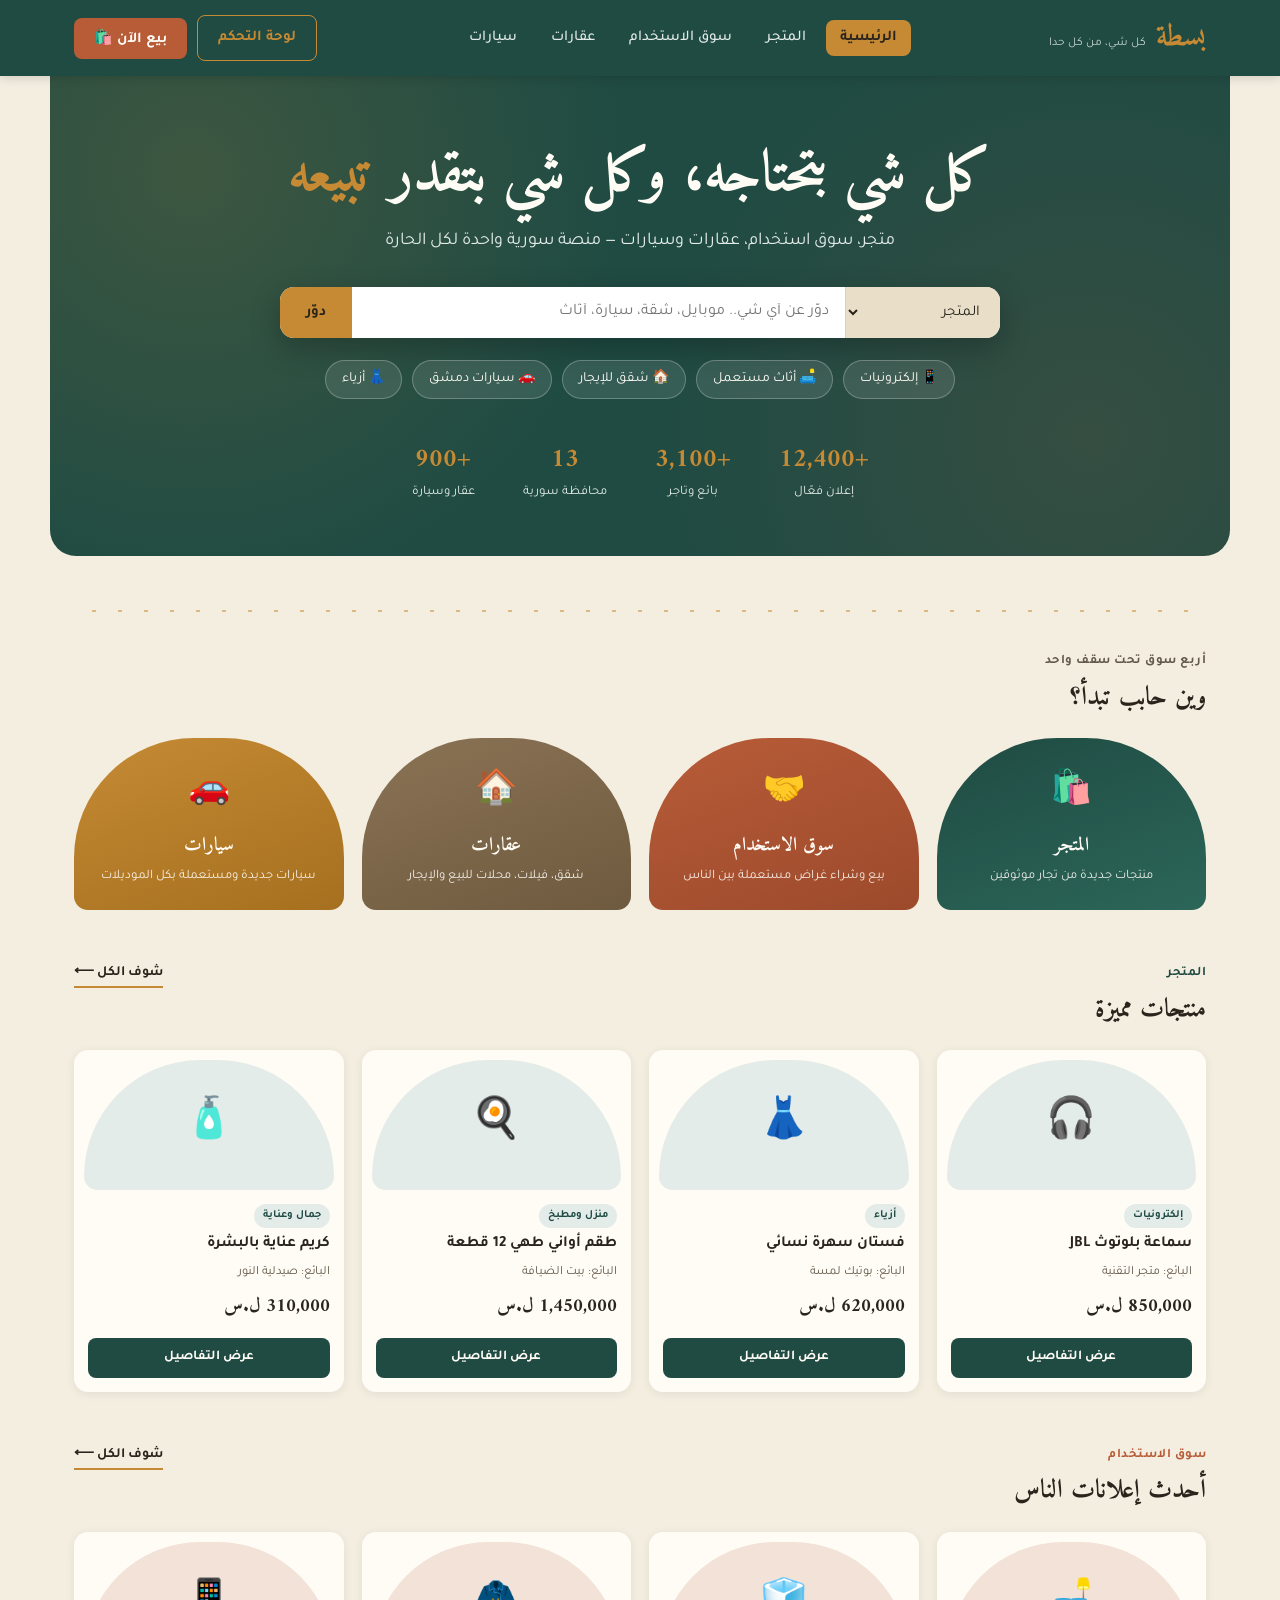
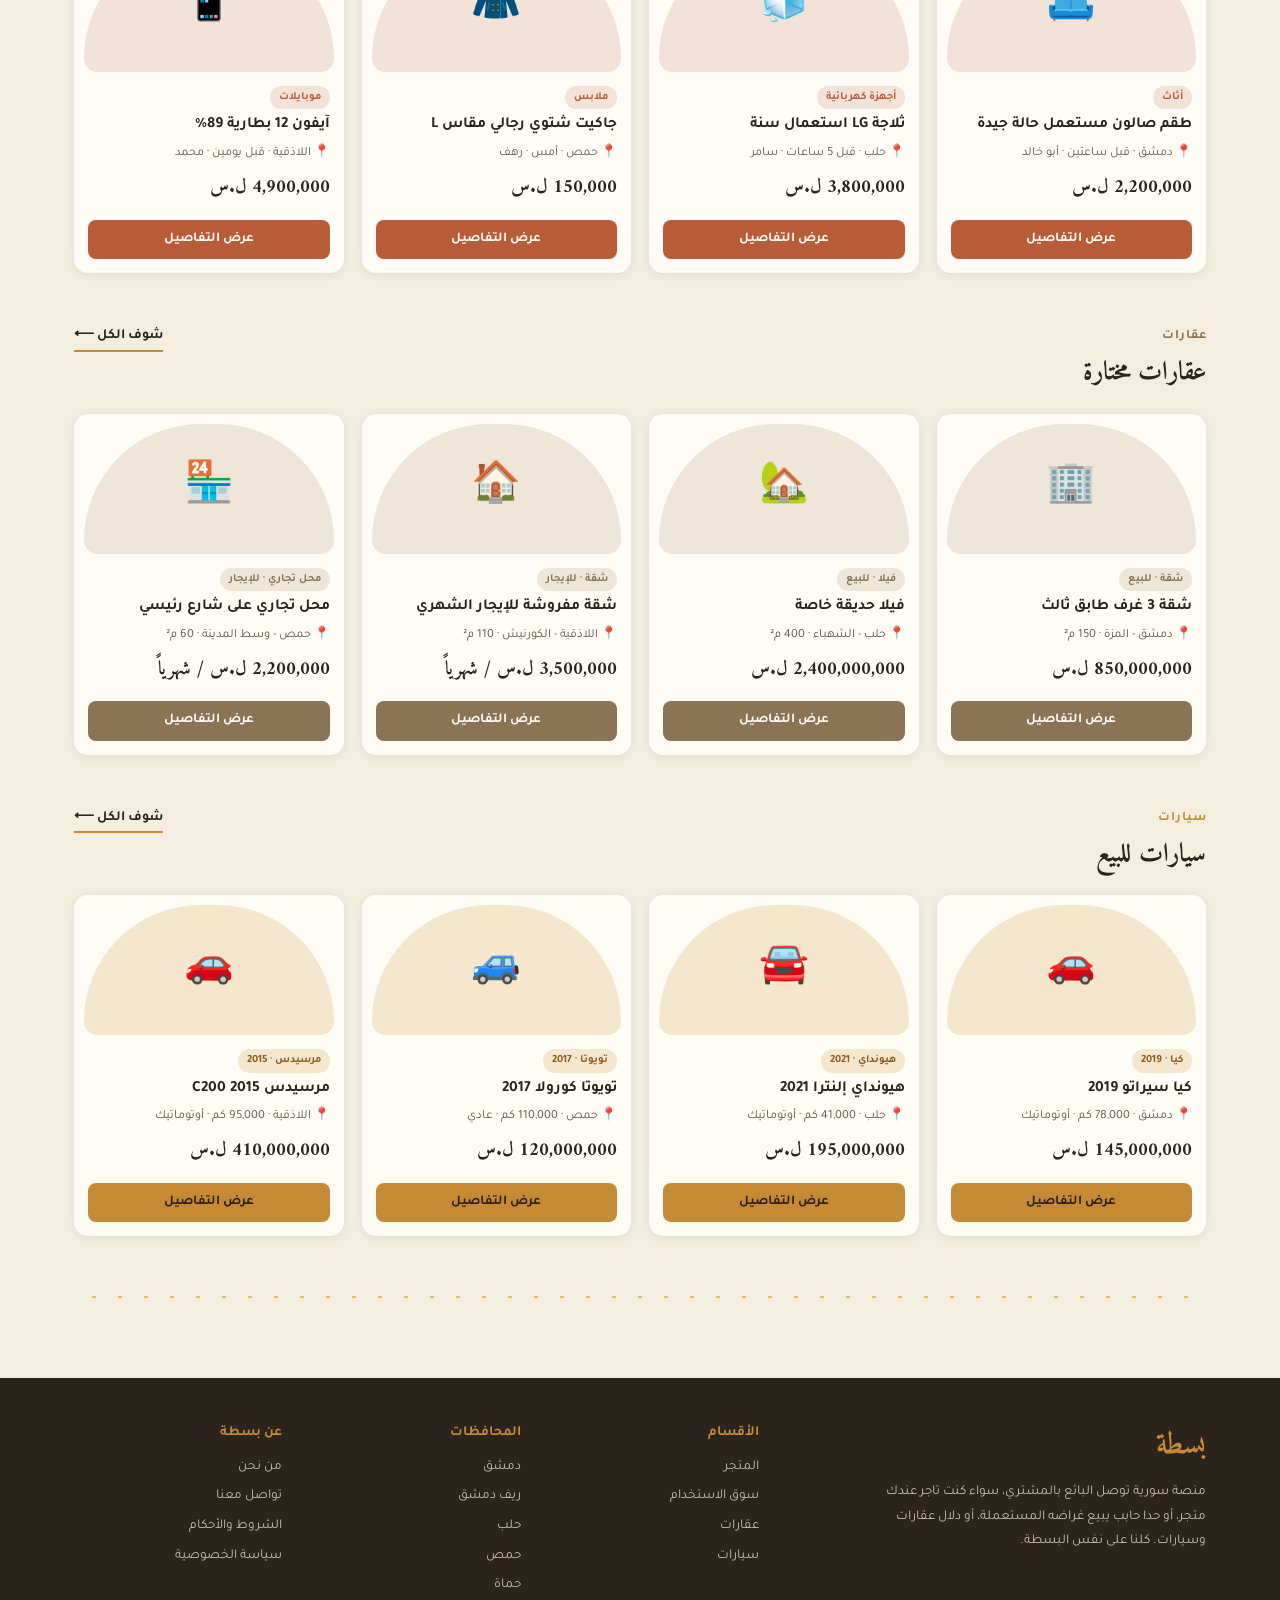
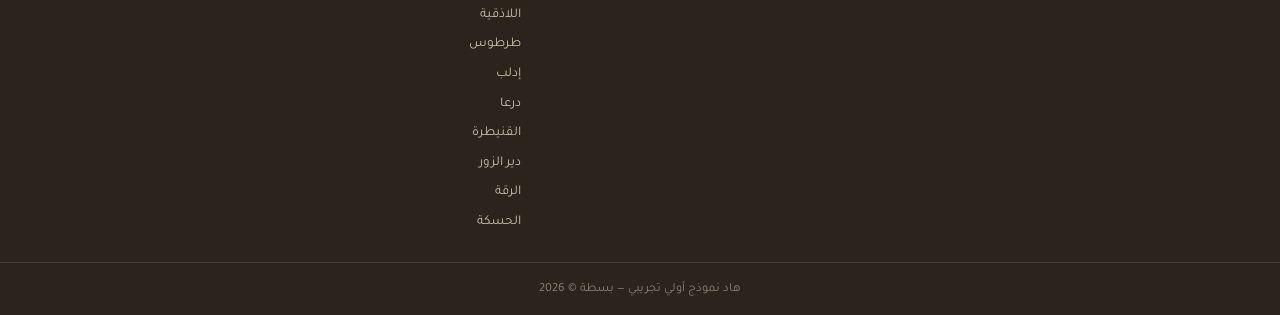
==== commit 57cf1304: "Update index.html" ====
--- a/index.html
+++ b/index.html
@@ -432,7 +432,7 @@
         <div class="stats-row">
           <div class="stat"><b>+12,400</b><span>إعلان فعّال</span></div>
           <div class="stat"><b>+3,100</b><span>بائع وتاجر</span></div>
-          <div class="stat"><b>14</b><span>محافظة سورية</span></div>
+          <div class="stat"><b>13</b><span>محافظة سورية</span></div>
           <div class="stat"><b>+900</b><span>عقار وسيارة</span></div>
         </div>
       </div>
@@ -524,8 +524,7 @@
       </select>
       <select id="marketCity">
         <option value="">كل المحافظات</option>
-        <option>دمشق</option><option>حلب</option><option>حمص</option><option>حماة</option>
-        <option>اللاذقية</option><option>طرطوس</option><option>درعا</option><option>السويداء</option>
+        <option>دمشق</option><option>ريف دمشق</option><option>حلب</option><option>حمص</option><option>حماة</option><option>اللاذقية</option><option>طرطوس</option><option>إدلب</option><option>درعا</option><option>القنيطرة</option><option>دير الزور</option><option>الرقة</option><option>الحسكة</option>
       </select>
       <input type="text" id="marketSearch" placeholder="دوّر عن غرض مستعمل...">
     </div>
@@ -550,8 +549,7 @@
       </select>
       <select id="estateCity">
         <option value="">كل المحافظات</option>
-        <option>دمشق</option><option>حلب</option><option>حمص</option><option>حماة</option>
-        <option>اللاذقية</option><option>طرطوس</option><option>درعا</option>
+        <option>دمشق</option><option>ريف دمشق</option><option>حلب</option><option>حمص</option><option>حماة</option><option>اللاذقية</option><option>طرطوس</option><option>إدلب</option><option>درعا</option><option>القنيطرة</option><option>دير الزور</option><option>الرقة</option><option>الحسكة</option>
       </select>
       <input type="text" id="estateSearch" placeholder="دوّر عن حي أو منطقة...">
     </div>
@@ -573,7 +571,7 @@
       </select>
       <select id="carsCity">
         <option value="">كل المحافظات</option>
-        <option>دمشق</option><option>حلب</option><option>حمص</option><option>اللاذقية</option><option>طرطوس</option>
+        <option>دمشق</option><option>ريف دمشق</option><option>حلب</option><option>حمص</option><option>حماة</option><option>اللاذقية</option><option>طرطوس</option><option>إدلب</option><option>درعا</option><option>القنيطرة</option><option>دير الزور</option><option>الرقة</option><option>الحسكة</option>
       </select>
       <select id="carsSort">
         <option value="">ترتيب حسب</option>
@@ -605,7 +603,7 @@
     <div>
       <h5>المحافظات</h5>
       <ul>
-        <li>دمشق</li><li>حلب</li><li>حمص</li><li>اللاذقية</li><li>طرطوس</li>
+        <li>دمشق</li><li>ريف دمشق</li><li>حلب</li><li>حمص</li><li>حماة</li><li>اللاذقية</li><li>طرطوس</li><li>إدلب</li><li>درعا</li><li>القنيطرة</li><li>دير الزور</li><li>الرقة</li><li>الحسكة</li>
       </ul>
     </div>
     <div>
@@ -639,8 +637,7 @@
       <div class="field"><label>السعر (ل.س)</label><input type="text" placeholder="مثال: 3,500,000" required></div>
       <div class="field"><label>المحافظة</label>
         <select>
-          <option>دمشق</option><option>حلب</option><option>حمص</option><option>حماة</option>
-          <option>اللاذقية</option><option>طرطوس</option><option>درعا</option><option>السويداء</option>
+          <option>دمشق</option><option>ريف دمشق</option><option>حلب</option><option>حمص</option><option>حماة</option><option>اللاذقية</option><option>طرطوس</option><option>إدلب</option><option>درعا</option><option>القنيطرة</option><option>دير الزور</option><option>الرقة</option><option>الحسكة</option>
         </select>
       </div>
       <div class="field">
